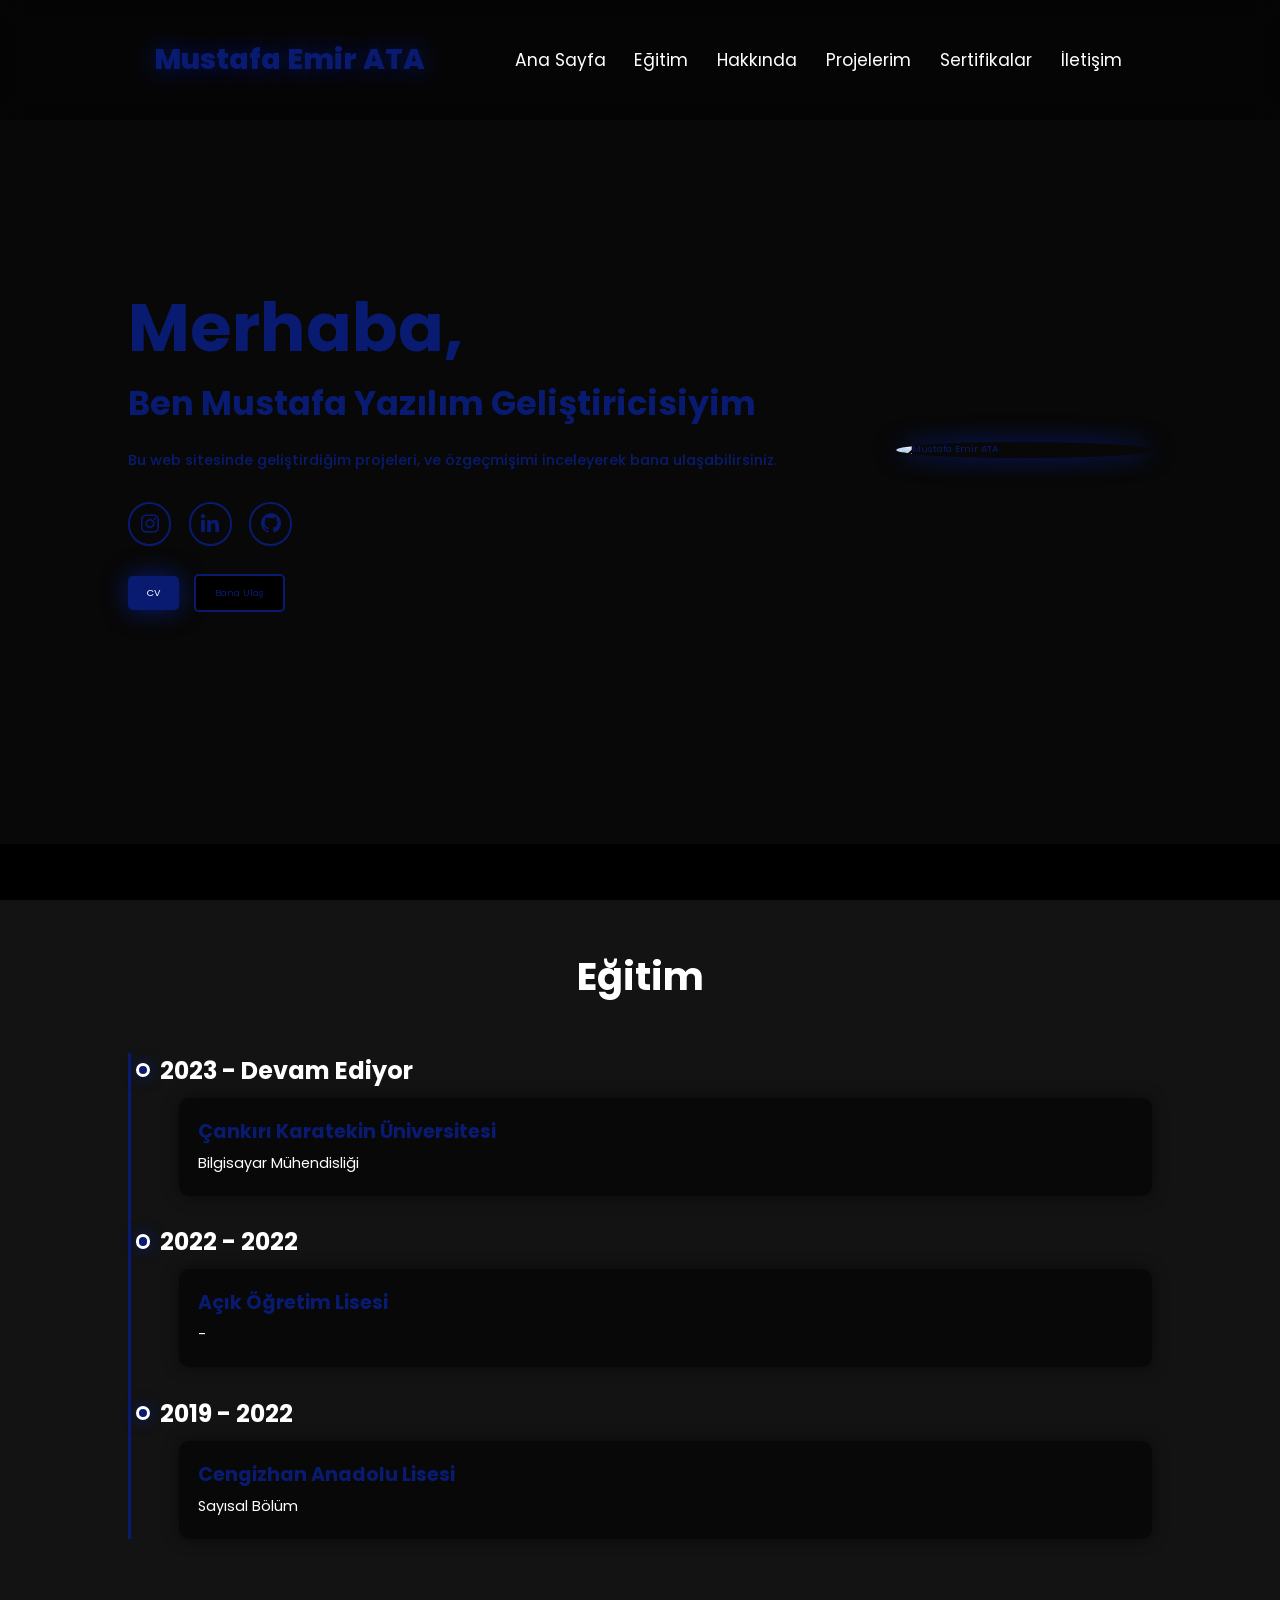
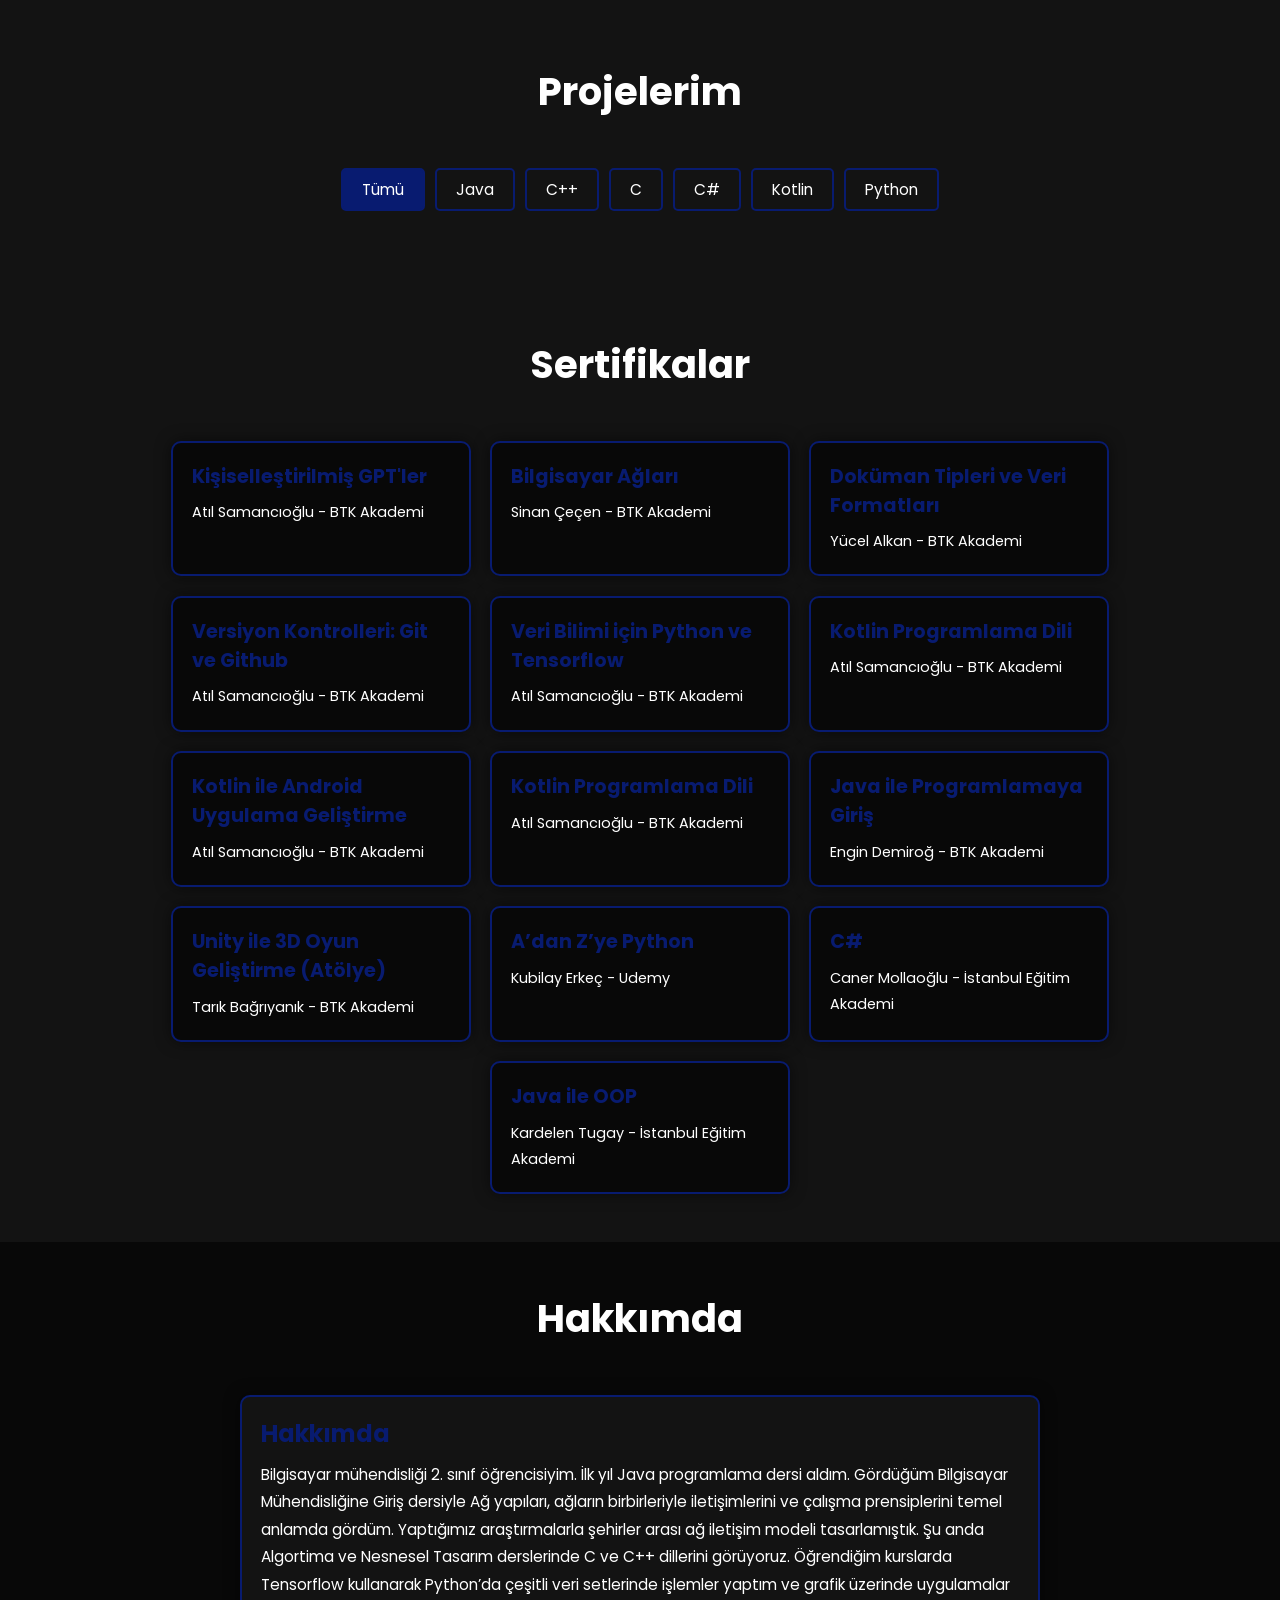
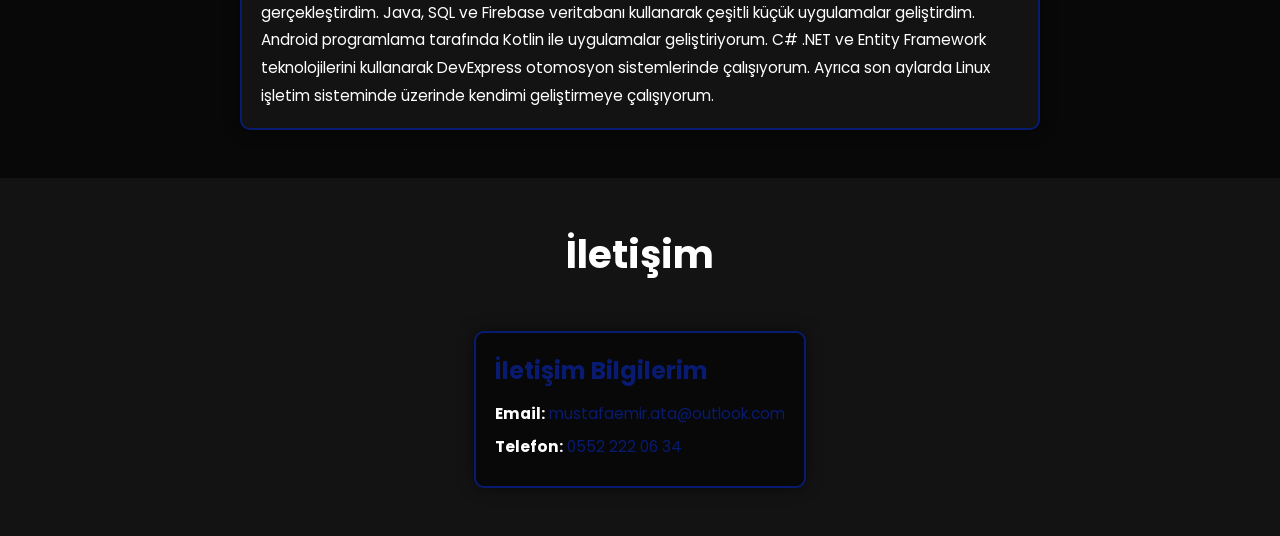
==== Web/index.html @ 18ede550 "Add files via upload" ====
<!DOCTYPE html>
<html lang="tr">

<head>
    <meta charset="UTF-8">
    <meta name="viewport" content="width=device-width, initial-scale=1.0">
    <title>Mustafa Emir ATA</title>
    <link rel="shortcut icon" href="code.png" type="image/x-icon" />
<link rel="icon" type="image/png" href="code.png">

    <link rel="stylesheet" href="style.css">
    <link href='https://unpkg.com/boxicons@2.1.4/css/boxicons.min.css' rel='stylesheet'>
    <!-- Feather Icons -->
    <script src="https://unpkg.com/feather-icons"></script>
</head>

<body>
    <!-- Header START -->
    <header class="header">
        <a href="#home" class="logo"><span>Mustafa Emir ATA</span></a>

        <i class='bx bx-menu' id="menu-icon"></i>
        <nav class="navbar">
            <a href="#home" class="active">Ana Sayfa</a>
            <a href="#education">Eğitim</a>
            <a href="#about">Hakkında</a>
            <a href="#projects">Projelerim</a>
            <a href="#certifications">Sertifikalar</a>
            <a href="#contact">İletişim</a>
        </nav>
    </header>
    <!-- Header FINISH -->

    <!-- Home Section START -->
    <section class="home" id="home">
        <div class="home-content">
            <h1>Merhaba,</h1>
            <h3 class="text-animation">Ben Mustafa <span class="typing">Yazılım Geliştiricisiyim</span></h3>
            <p>
                Bu web sitesinde geliştirdiğim projeleri, ve özgeçmişimi inceleyerek bana ulaşabilirsiniz. 
            </p>

            <div class="social-icons">
                <a href="https://www.instagram.com/mustafaemirata/" target="_blank"> <i class='bx bxl-instagram'></i></a>
                <a href="https://www.linkedin.com/in/mustafa-emir-ata-b956aa28b/" target="_blank"> <i class='bx bxl-linkedin'></i></a>
                <a href="https://github.com/mustafaemirata" target="_blank"> <i class='bx bxl-github'></i></a>
            </div>

            <div class="btn-group">
                <a href="#" class="btn">CV</a>
                <a href="#contact" class="btn">Bana Ulaş</a>
            </div>
        </div>

        <div class="home-img">
            <img src="fotom.jpeg" alt="Mustafa Emir ATA">
        </div>
    </section>
    <!-- Home Section FINISH -->

    <!-- Education Section START -->
    <section class="education" id="education">
        <h2 class="heading">Eğitim</h2>
        <div class="timeline-items">
            <div class="timeline-item">
                <div class="timeline-dot"></div>
                <div class="timeline-date">2023 - Devam Ediyor</div>
                <div class="timeline-content">
                    <h3>Çankırı Karatekin Üniversitesi</h3>
                    <p>Bilgisayar Mühendisliği</p>
                </div>
            </div>

            <div class="timeline-item">
                <div class="timeline-dot"></div>
                <div class="timeline-date">2022 - 2022</div>
                <div class="timeline-content">
                    <h3>Açık Öğretim Lisesi</h3>
                    <p> - </p>
                </div>
            </div>

            <div class="timeline-item">
                <div class="timeline-dot"></div>
                <div class="timeline-date">2019 - 2022</div>
                <div class="timeline-content">
                    <h3>Cengizhan Anadolu Lisesi</h3>
                    <p>Sayısal Bölüm</p>
                </div>
            </div>
        </div>
    </section>
    <!-- Education Section FINISH -->

    <!-- Projects Section START -->
   <section class="projects" id="projects">
        <h2 class="heading">Projelerim</h2>

        <!-- Kategori Seçim Çubuğu -->
        <div class="category-buttons">
            <button class="category-button active" data-category="all">Tümü</button>
			 <button class="category-button" data-category="java">Java</button>
            <button class="category-button" data-category="cpp">C++</button>
            <button class="category-button" data-category="c">C</button>

            <button class="category-button" data-category="csharp">C#</button>
            <button class="category-button" data-category="kotlin">Kotlin</button>
            <button class="category-button" data-category="python">Python</button>
			
        </div>

        <!-- Projeler -->

			
			
			
        <div class="projects-container">
        <div class="project-card" data-category="kotlin">
            <h3 class="project-title">Register System</h3>
            <p class="project-description">Kotlin ile geliştirilmiş şık UI düzenine sahip kayıt olma ekran tasarımı.</p>
            <a href="https://github.com/mustafaemirata/Register-System-Kotlin-" class="github-link" target="_blank">
                <i data-feather="github"></i> GitHub
            </a>
        </div>

        <div class="project-card" data-category="kotlin">
            <h3 class="project-title">Borsa Simülatörü (Yayınlandı)</h3>
            <p class="project-description">Kullanıcıların şirket yönetip kaynaklarını geliştirerek rekabet ettiği online oyun. Kullanılan Dil: Kotlin</p>
            <a href="https://play.google.com/store/apps/details?id=com.mustafaemirata.personelkaydet&hl=tr" class="github-link" target="_blank">
                <i data-feather="github"></i> GitHub
            </a>
        </div>

        <div class="project-card" data-category="kotlin">
            <h3 class="project-title">Hotel World (Geliştiriliyor)</h3>
            <p class="project-description">Blockchain teknolojisi kullanılarak yönetilen otelde müşteri memnuniyetine göre elde edilen coinleri paraya dönüştürerek borsaya aktarın! Çok yakında test sürümüne açılacak. Kullanılan Dil: Kotlin</p>
            <a href="#" class="github-link" target="_blank">
                <i data-feather="github"></i> GitHub
            </a>
        </div>

        <div class="project-card" data-category="kotlin">
            <h3 class="project-title">Kelime Bankası</h3>
            <p class="project-description">Translate API hizmetlerini kullanarak Türkçe kelimenin İngilizce karşılığını gösteren uygulama.</p>
            <a href="https://github.com/mustafaemirata/Kelime-Bankasi" class="github-link" target="_blank">
                <i data-feather="github"></i> GitHub
            </a>
        </div>
    </div>
			
			
			
			   <div class="projects-container">
            <div class="project-card" data-category="cpp">
                <h3 class="project-title">Algoritma ve Örnekler</h3>
                <p class="project-description">Okul döneminde çalışırken sakladığım örnek kodlar.</p>
                <a href="https://github.com/mustafaemirata/Cpp-Kodlar" class="github-link" target="_blank">
                    <i data-feather="github"></i> GitHub
                </a>
            </div>

         

            <div class="project-card" data-category="cpp">
                <h3 class="project-title">Çalışma Projeleri</h3>
                <p class="project-description">C++ öğrenme sürecinde yaptığım çalışmalar.</p>
                <a href="https://github.com/mustafaemirata/Cpp-Kodlar" class="github-link" target="_blank">
                    <i data-feather="github"></i> GitHub
                </a>
            </div>

            <div class="project-card" data-category="cpp">
                <h3 class="project-title">Otobüs Bilet Sistemi</h3>
                <p class="project-description">Güzergah tanımlama, bilet alma ve koltuk seçme işlemleri içeren üniversite projesi.</p>
                <a href="https://github.com/mustafaemirata/Otobus" class="github-link" target="_blank">
                    <i data-feather="github"></i> GitHub
                </a>
            </div>

            <div class="project-card" data-category="cpp">
                <h3 class="project-title">Borsa Simülatörü</h3>
                <p class="project-description">OOP mantığıyla döviz, kripto ve hisse alım-satım sistemi.</p>
                <a href="https://github.com/mustafaemirata/Borsa-Simulasyonu" class="github-link" target="_blank">
                    <i data-feather="github"></i> GitHub
                </a>
            </div>

            <div class="project-card" data-category="java">
                <h3 class="project-title">Restaurant Otomasyon Sistemi</h3>
                <p class="project-description">MySQL veri tabanına bağlı, kullanıcıların çeşitli işlemler gerçekleştirebildiği sistem.</p>
                <a href="https://github.com/mustafaemirata/Restaurant-System" class="github-link" target="_blank">
                    <i data-feather="github"></i> GitHub
                </a>
            </div>

            <div class="project-card" data-category="java">
                <h3 class="project-title">Öğrenci Bilgi Sistemi</h3>
                <p class="project-description">Grafik programlama ile dershane otomasyon sistemi.</p>
                <a href="https://github.com/mustafaemirata/Students-Information-System" class="github-link" target="_blank">
                    <i data-feather="github"></i> GitHub
                </a>
            </div>

            <div class="project-card" data-category="java">
                <h3 class="project-title">Telefon Rehberi Sistemi</h3>
                <p class="project-description">İsim, telefon numarası ve fotoğraf kayıt sistemi.</p>
                <a href="https://github.com/mustafaemirata/Telephone-Directory" class="github-link" target="_blank">
                    <i data-feather="github"></i> GitHub
                </a>
            </div>

            <div class="project-card" data-category="csharp">
                <h3 class="project-title">Havaalanı Otomasyon Sistemi (Geliştiriliyor)</h3>
                <p class="project-description">Pilot, uçak ve personel bilgisi yönetimi içeren otomasyon sistemi.</p>
                <a href="#" class="github-link" target="_blank">
                    <i data-feather="github"></i> GitHub
                </a>
            </div>

            <div class="project-card" data-category="csharp">
                <h3 class="project-title">Sinema Otomasyon Projesi</h3>
                <p class="project-description">Film, oyuncu ve yönetmen detayları ekleme sistemi.</p>
                <a href="https://github.com/mustafaemirata/SinemasyonProjesi" class="github-link" target="_blank">
                    <i data-feather="github"></i> GitHub
                </a>
            </div>

            <div class="project-card" data-category="csharp">
                <h3 class="project-title">ChatApp</h3>
                <p class="project-description">Kullanıcılar arasında mesajlaşma uygulaması.</p>
                <a href="https://github.com/mustafaemirata/ChatApp/tree/main" class="github-link" target="_blank">
                    <i data-feather="github"></i> GitHub
                </a>
            </div>

            <div class="project-card" data-category="csharp">
                <h3 class="project-title">Akaryakıt Sistemi</h3>
                <p class="project-description">Müşteri ve istasyon sahibi için akaryakıt yönetim sistemi.</p>
                <a href="https://github.com/mustafaemirata/Akaryakit-Istasyonu" class="github-link" target="_blank">
                    <i data-feather="github"></i> GitHub
                </a>
            </div>

            <div class="project-card" data-category="csharp">
                <h3 class="project-title">Fotoğraflı Mail Telefon Kayıt Sistemi</h3>
                <p class="project-description">Kullanıcı bilgilerini fotoğraf ile birlikte kayıt eden sistem.</p>
                <a href="https://github.com/mustafaemirata/MailRehberKay-t" class="github-link" target="_blank">
                    <i data-feather="github"></i> GitHub
                </a>
            </div>

            <div class="project-card" data-category="csharp">
                <h3 class="project-title">Şifreleme Sistemi</h3>
                <p class="project-description">Kullanıcı verilerini şifreleyerek SQL veri tabanına kaydeden sistem.</p>
                <a href="https://github.com/mustafaemirata/VeriSifreleme" class="github-link" target="_blank">
                    <i data-feather="github"></i> GitHub
                </a>
            </div>

            <div class="project-card" data-category="csharp">
                <h3 class="project-title">Resmin Üstüne Yazı Yazma</h3>
                <p class="project-description">Yüklenen resmin üzerine istenen yazıyı ekleyen program.</p>
                <a href="https://github.com/mustafaemirata/CSharp-Dosyalama-Islemleri" class="github-link" target="_blank">
                    <i data-feather="github"></i> GitHub
                </a>
            </div>

				
				 
				
				 
				 	 <div class="projects-container">
            <div class="project-card" data-category="java">
                <h3 class="project-title">Çalışma Kodları</h3>
                <p class="project-description"> Lisans 1.sınıfta çalışırken yazdığım küçük çalışmaların olduğu toplu github reposu.</p>
                <a href="https://github.com/mustafaemirata/My-Java-Projects" class="github-link" target="_blank">
                    <i data-feather="github"></i> GitHub
                </a>
            </div> 
						 
						 	 	 <div class="projects-container">
            <div class="project-card" data-category="java">
                <h3 class="project-title">Veri Tabanlı Telefon Rehberi (GUI)</h3>
                <p class="project-description"> Telefon rehberine kullanıcı isim soy isim ve telefon bilgisiyle resmini kaydedip saklayarak tablolama işlemi yapan program.</p>
                <a href="https://github.com/mustafaemirata/Telephone-Directory" class="github-link" target="_blank">
                    <i data-feather="github"></i> GitHub
                </a>
            </div> 
									 
			 <div class="projects-container">
            <div class="project-card" data-category="c">
                <h3 class="project-title">Hava Savunma Sistemi</h3>
                <p class="project-description"> İçerisine yığın, kuyruk ve linkedlist kullanarak 3 farklı türde kullanılan hava savunma sistem kaydı oluşturmaya yarayan algoritma.</p>
                <a href="https://github.com/mustafaemirata/HavaSavunmaKayit" class="github-link" target="_blank">
                    <i data-feather="github"></i> GitHub
                </a>
            </div> 
				 
				  <div class="projects-container">
            <div class="project-card" data-category="c">
                <h3 class="project-title">C Diliyle Yazılmış Alfgoritmalar</h3>
                <p class="project-description"> İçerisinde sıralama/arama algoritmaları (binary searc, bubble sort, quick sort), aritmetik dizi işlemi, hanoi kuleleri, bağlı liste, stack ve linkedlist algoritmalarının olduğu repo.</p>
                <a href="https://github.com/mustafaemirata/Algoritma-Ornekleri" class="github-link" target="_blank">
                    <i data-feather="github"></i> GitHub
                </a>
            </div> 
				 
				 
				 
				 
				 
				
        </div>
    </section>
    <!-- Projects Section FINISH -->

    <!-- Certifications Section START -->
    <section class="certifications" id="certifications">
        <h2 class="heading">Sertifikalar</h2>
        <div class="certifications-container">
			  <div class="certification-card">
                <h3>Kişiselleştirilmiş GPT'ler</h3>
                <p>Atıl Samancıoğlu - BTK Akademi</p>
            </div>
            <div class="certification-card">
                <h3>Bilgisayar Ağları</h3>
                <p>Sinan Çeçen - BTK Akademi</p>
            </div>
            <div class="certification-card">
                <h3>Doküman Tipleri ve Veri Formatları</h3>
                <p>Yücel Alkan - BTK Akademi</p>
            </div>
            <div class="certification-card">
                <h3>Versiyon Kontrolleri: Git ve Github</h3>
                <p>Atıl Samancıoğlu - BTK Akademi</p>
            </div>
            <div class="certification-card">
                <h3>Veri Bilimi için Python ve Tensorflow</h3>
                <p>Atıl Samancıoğlu - BTK Akademi</p>
            </div>
            <div class="certification-card">
                <h3>Kotlin Programlama Dili</h3>
                <p>Atıl Samancıoğlu - BTK Akademi</p>
            </div>
            <div class="certification-card">
                <h3>Kotlin ile Android Uygulama Geliştirme</h3>
                <p>Atıl Samancıoğlu - BTK Akademi</p>
            </div>
            <div class="certification-card">
                <h3>Kotlin Programlama Dili</h3>
                <p>Atıl Samancıoğlu - BTK Akademi</p>
            </div>
            <div class="certification-card">
                <h3>Java ile Programlamaya Giriş</h3>
                <p>Engin Demiroğ - BTK Akademi</p>
            </div>
            <div class="certification-card">
                <h3>Unity ile 3D Oyun Geliştirme (Atölye)</h3>
                <p>Tarık Bağrıyanık - BTK Akademi</p>
            </div>
            <div class="certification-card">
                <h3>A’dan Z’ye Python</h3>
                <p>Kubilay Erkeç - Udemy</p>
            </div>
            <div class="certification-card">
                <h3>C#</h3>
                <p>Caner Mollaoğlu - İstanbul Eğitim Akademi</p>
            </div>
            <div class="certification-card">
                <h3>Java ile OOP</h3>
                <p>Kardelen Tugay - İstanbul Eğitim Akademi</p>
            </div>
        </div>
    </section>
    <!-- Certifications Section FINISH -->

    <!-- About Section START -->
    <section class="about" id="about">
        <h2 class="heading">Hakkımda</h2>
        <div class="about-container">
            <div class="about-card">
                <h3>Hakkımda</h3>
                <p>
                    Bilgisayar mühendisliği 2. sınıf öğrencisiyim. İlk yıl Java programlama dersi aldım.
Gördüğüm Bilgisayar Mühendisliğine Giriş dersiyle Ağ yapıları, ağların birbirleriyle
iletişimlerini ve çalışma prensiplerini temel anlamda gördüm. Yaptığımız
araştırmalarla şehirler arası ağ iletişim modeli tasarlamıştık. Şu anda Algortima ve
Nesnesel Tasarım derslerinde C ve C++ dillerini görüyoruz.
Öğrendiğim kurslarda Tensorflow kullanarak Python’da çeşitli veri setlerinde
işlemler yaptım ve grafik üzerinde uygulamalar gerçekleştirdim. Java, SQL ve
Firebase veritabanı kullanarak çeşitli küçük uygulamalar geliştirdim. Android
programlama tarafında Kotlin ile uygulamalar geliştiriyorum. C# .NET ve Entity
Framework teknolojilerini kullanarak DevExpress otomosyon sistemlerinde
çalışıyorum. Ayrıca son aylarda Linux işletim sisteminde üzerinde kendimi
geliştirmeye çalışıyorum.
                </p>
            </div>
        </div>
    </section>
    <!-- About Section FINISH -->

    <!-- Contact Section START -->
    <section class="contact" id="contact">
        <h2 class="heading">İletişim</h2>
        <div class="contact-container">
            <div class="contact-card">
                <h3>İletişim Bilgilerim</h3>
                <p><strong>Email:</strong> <a href="mailto:mustafaemir.ata@outlook.com">mustafaemir.ata@outlook.com</a></p>
                <p><strong>Telefon:</strong> <a href="tel:+905522220634">0552 222 06 34</a></p>
            </div>
        </div>
    </section>
    <!-- Contact Section FINISH -->

<!-- Footer START -->
<footer>
    <div class="footer-content">
        <span class="copyright">© 2025 Mustafa Emir ATA</span>
        <div class="social-links">
            <a href="https://github.com/mustafaemirata" class="social-link" target="_blank">
                <i data-feather="github"></i>
            </a>
            <a href="https://linkedin.com/in/mustafaemirata" class="social-link" target="_blank">
                <i data-feather="linkedin"></i>
            </a>
        </div>
    </div>
</footer>
<!-- Footer FINISH -->


    <!-- Scripts -->
    <script>
        feather.replace(); // Feather Icons'u etkinleştir

        // Mobil Menü İşlevi
        const menuIcon = document.getElementById('menu-icon');
        const navbar = document.querySelector('.navbar');

        menuIcon.addEventListener('click', () => {
            navbar.classList.toggle('active');
            menuIcon.classList.toggle('bx-x');
        });

        // Kategori butonları için JavaScript
        const categoryButtons = document.querySelectorAll('.category-button');
        const projectCards = document.querySelectorAll('.project-card');

        // Sayfa yüklendiğinde tüm projeleri göster ve "Tümü" butonunu aktif yap
        window.addEventListener('DOMContentLoaded', () => {
            categoryButtons.forEach(button => {
                if (button.getAttribute('data-category') === 'all') {
                    button.classList.add('active');
                } else {
                    button.classList.remove('active');
                }
            });
            projectCards.forEach(card => {
                card.classList.add('visible');
            });
        });

        categoryButtons.forEach(button => {
            button.addEventListener('click', () => {
                // Tüm butonlardan active sınıfını kaldır
                categoryButtons.forEach(btn => btn.classList.remove('active'));
                button.classList.add('active');

                // Kategori seçimi
                const selectedCategory = button.getAttribute('data-category');

                // Tüm proje kartlarını gizle
                projectCards.forEach(card => {
                    card.classList.remove('visible');
                });

                // Eğer "Tümü" seçildiyse tüm projeleri göster
                if (selectedCategory === 'all') {
                    projectCards.forEach(card => {
                        card.classList.add('visible');
                    });
                } else {
                    // Seçilen kategorinin projelerini göster
                    projectCards.forEach(card => {
                        if (card.getAttribute('data-category') === selectedCategory) {
                            card.classList.add('visible');
                        }
                    });
                }
            });
        });
    </script>
</body>

</html>
---- Web/style.css ----
@import url('https://fonts.googleapis.com/css2?family=Poppins:ital,wght@0,100;0,200;0,300;0,400;0,500;0,600;0,700;0,800;0,900;1,100;1,200;1,300;1,400;1,500;1,600;1,700;1,800;1,900&display=swap');

* {
    margin: 0;
    padding: 0;
    box-sizing: border-box;
    text-decoration: none;
    border: none;
    outline: none;
    scroll-behavior: smooth;
    font-family: "Poppins", sans-serif;
}

:root {
    --bg-color: #080808;
    --second-bg-color: #131313;
    --text-color: #fff;
    --main-color: #081b70;
}

html {
    font-size: 60%;
    overflow-x: hidden;
}

body {
    background-color: var(--bg-color);
    color: var(--text-color);
}

span {
    color: var(--main-color);
}

section {
    color: var(--main-color);
}

/* RESET CSS END*/

/* HEADER START*/
.header {
    position: fixed;
    top: 0;
    left: 0;
    width: 100%;
    padding: 4rem 12%;
    background-color: rgba(0, 0, 0, 0.3);
    -webkit-backdrop-filter: blur(10px);
    backdrop-filter: blur(10px);
    display: flex;
    justify-content: space-between;
    align-items: center;
    z-index: 5;
}

.logo {
    font-size: 3rem;
    color: var(--text-color);
    font-weight: 800;
    cursor: pointer;
    transition: 0.3s ease-in-out;
}

.logo:hover {
    transform: scale(1.1);
}

.logo span {
    text-shadow: 0 0 25px var(--main-color);
}

.navbar {
    display: flex;
    justify-content: center;
    gap: 2rem;
    /* Navbar elemanları arasındaki mesafe */
}

.navbar a {
    color: var(--text-color);
    text-decoration: none;
    font-size: 1.8rem;
    padding: 0.5rem;
    transition: color 0.3s, border-bottom 0.3s;
    /* Geçiş animasyonu */
}

.navbar a:hover,
.navbar a:active {
    color: var(--main-color);
    border-bottom: 3px solid var(--main-color);
}

#menu-icon {
    font-size: 3.6rem;
    color: var(--main-color);
    display: none;
}

/* Mobil için düzenleme */
@media (max-width: 768px) {
    .header {
        padding: 2rem 8%;
        /* Padding'i düşürdüm */
    }

    .logo {
        font-size: 2rem;
        /* Logo boyutunu küçülttüm */
    }

    .navbar a {
        font-size: 1.5rem;
        /* Navbar elemanlarının yazı boyutunu küçülttüm */
    }

    #menu-icon {
        font-size: 2.5rem;
        /* Menü ikonunun boyutunu küçülttüm */
        display: block;
        /* Mobilde görünür yapıldı */
    }
}

/* HEADER END*/

/* HOME START*/
.home {
    display: flex;
    justify-content: space-between;
    align-items: center;
    min-height: 100vh;
    padding: 0 10%;
    text-align: left;
    flex-wrap: nowrap;
    gap: 5rem;
    /* Yazı ile görsel arasındaki mesafeyi arttırdım */
}

.home-content {
    display: flex;
    flex-direction: column;
    align-items: flex-start;
    justify-content: center;
    text-align: left;
    margin-top: 0;
}

.home-content h1 {
    font-size: 7rem;
    font-weight: 700;
    margin-top: 0;
    line-height: 1.2;
}

.home-content h3 {
    margin-bottom: 2rem;
    margin-top: 1rem;
    font-size: 3.5rem;
}

.home-img {
    display: flex;
    justify-content: flex-end;
    align-items: center;
    flex-shrink: 0;
}

.home-img img {
    width: 20vw;
    /* Görsel genişliğini küçülttüm */
    max-width: 300px;
    /* Maksimum genişlik ekledim */
    position: relative;
    top: 0;
    border-radius: 50%;
    box-shadow: 0 0 25px var(--main-color);
    cursor: pointer;
    transition: 0.4s ease-in-out;
}

.home-content p {
    font-size: 1.5rem;
    font-weight: 500;
    line-height: 1.8;
    max-width: 1000px;
}

.social-icons a {
    display: inline-flex;
    justify-content: center;
    align-items: center;
    width: 4.5rem;
    height: 4.5rem;
    background-color: transparent;
    border: 2px solid var(--main-color);
    font-size: 2.5rem;
    border-radius: 50%;
    color: var(--main-color);
    margin: 3rem 1.5rem 3rem 0;
    transition: 300ms ease-in-out;
}

.social-icons a:hover {
    color: var(--text-color);
    box-shadow: 0 0 25px var(--main-color);
    background-color: var(--main-color);
}

.btn {
    display: inline-block;
    padding: 1rem 2rem;
    background-color: var(--main-color);
    box-shadow: 0 0 25px var(--main-color);
    color: var(--text-color);
    text-align: center;
    border-radius: 0.5rem;
    cursor: pointer;
    transition: transform 0.3s ease, box-shadow 0.3s ease;
}

.btn:hover {
    transform: scale(1.05);
    box-shadow: 0 0 50px var(--main-color);
}

.btn-group {
    display: flex;
    align-items: center;
    gap: 1.5rem;
}

.btn-group a:nth-of-type(2) {
    background-color: black;
    color: var(--main-color);
    border: 2px solid var(--main-color);
    box-shadow: 0 0 25px transparent;
    text-align: center;
    padding: 1rem 2rem;
    border-radius: 0.5rem;
    cursor: pointer;
    transition: transform 0.3s ease, box-shadow 0.3s ease;
}

.btn-group a:nth-of-type(2):hover {
    transform: scale(1.05);
    box-shadow: 0 0 50px var(--main-color);
}

/* HOME END*/

/* Education Section */
.education {
    background-color: var(--second-bg-color);
    padding: 5rem 10%;
}

.education .heading {
    font-size: 4rem;
    text-align: center;
    margin-bottom: 5rem;
    color: var(--text-color);
}

.timeline-items {
    position: relative;
    margin: 0 auto;
    border-left: 3px solid var(--main-color);
    padding: 0 0 0 3rem;
}

.timeline-item {
    margin-bottom: 3rem;
    position: relative;
}

.timeline-dot {
    position: absolute;
    top: 10px;
    left: -2.5rem;
    width: 1.5rem;
    height: 1.5rem;
    background-color: var(--main-color);
    border: 3px solid var(--text-color);
    border-radius: 50%;
    box-shadow: 0 0 15px var(--main-color);
}

.timeline-date {
    font-size: 2.5rem;
    font-weight: bold;
    color: var(--text-color);
    margin-bottom: 1rem;
}

.timeline-content {
    background-color: var(--bg-color);
    border-radius: 10px;
    padding: 2rem;
    margin-left: 2rem;
    box-shadow: 0 0 15px rgba(0, 0, 0, 0.5);
    position: relative;
}

.timeline-content h3 {
    font-size: 2rem;
    color: var(--main-color);
    margin-bottom: 0.5rem;
}

.timeline-content p {
    font-size: 1.5rem;
    line-height: 1.8;
    color: var(--text-color);
}

/* Projects Section */
.projects {
    background-color: var(--second-bg-color);
    padding: 5rem 10%;
}

.projects .heading {
    font-size: 4rem;
    text-align: center;
    margin-bottom: 5rem;
    color: var(--text-color);
}

.category-buttons {
    display: flex;
    justify-content: center;
    flex-wrap: wrap;
    gap: 1rem;
    margin-bottom: 3rem;
}

.category-button {
    padding: 0.8rem 2rem;
    background-color: transparent;
    border: 2px solid var(--main-color);
    color: var(--text-color);
    cursor: pointer;
    border-radius: 5px;
    font-size: 1.6rem;
    transition: background-color 0.3s, color 0.3s;
}

.category-button:hover,
.category-button.active {
    background-color: var(--main-color);
    color: var(--text-color);
}

.projects-container {
    display: flex;
    flex-wrap: wrap;
    gap: 2rem;
    justify-content: center;
}

.project-card {
    background-color: var(--bg-color);
    border: 2px solid var(--main-color);
    border-radius: 10px;
    padding: 2rem;
    width: 300px;
    height: 250px;
    box-shadow: 0 0 15px rgba(0, 0, 0, 0.5);
    transition: transform 0.3s, box-shadow 0.3s;
    display: none;
    /* Varsayılan olarak gizli */
    position: relative;
    /* GitHub butonunu konumlandırmak için */
}

.project-card.visible {
    display: block;
    /* Görünür */
}

.project-card:hover {
    transform: translateY(-10px);
    box-shadow: 0 0 25px var(--main-color);
}

.project-title {
    font-size: 2rem;
    color: var(--main-color);
    margin-bottom: 1rem;
}

.project-description {
    font-size: 1.5rem;
    color: var(--text-color);
    margin-bottom: 2rem;
    /* GitHub butonuna daha fazla boşluk bıraktım */
}

.github-link {
    display: flex;
    align-items: center;
    justify-content: center;
    /* Butonu ortaladım */
    color: var(--main-color);
    font-size: 1.6rem;
    text-decoration: none;
    transition: color 0.3s;
    position: absolute;
    bottom: 2rem;
    /* Butonu alt kısma taşıdım */
    left: 50%;
    transform: translateX(-50%);
}

.github-link i {
    margin-right: 0.5rem;
}

.github-link:hover {
    color: var(--text-color);
}

/* Certifications Section */
.certifications {
    background-color: var(--second-bg-color);
    padding: 5rem 10%;
}

.certifications .heading {
    font-size: 4rem;
    text-align: center;
    margin-bottom: 5rem;
    color: var(--text-color);
}

.certifications-container {
    display: flex;
    flex-wrap: wrap;
    gap: 2rem;
    justify-content: center;
}

.certification-card {
    background-color: var(--bg-color);
    border: 2px solid var(--main-color);
    border-radius: 10px;
    padding: 2rem;
    width: 300px;
    box-shadow: 0 0 15px rgba(0, 0, 0, 0.5);
    transition: transform 0.3s, box-shadow 0.3s;
}

.certification-card:hover {
    transform: translateY(-10px);
    box-shadow: 0 0 25px var(--main-color);
}

.certification-card h3 {
    font-size: 2rem;
    color: var(--main-color);
    margin-bottom: 1rem;
}

.certification-card p {
    font-size: 1.5rem;
    color: var(--text-color);
    line-height: 1.8;
}

/* About Section */
.about {
    padding: 5rem 10%;
    background-color: var(--bg-color);
}

.about .heading {
    font-size: 4rem;
    text-align: center;
    margin-bottom: 5rem;
    color: var(--text-color);
}

.about-container {
    display: flex;
    justify-content: center;
    align-items: center;
}

.about-card {
    background-color: var(--second-bg-color);
    border: 2px solid var(--main-color);
    border-radius: 10px;
    padding: 2rem;
    max-width: 800px;
    box-shadow: 0 0 15px rgba(0, 0, 0, 0.5);
}

.about-card h3 {
    font-size: 2.5rem;
    color: var(--main-color);
    margin-bottom: 1rem;
}

.about-card p {
    font-size: 1.6rem;
    color: var(--text-color);
    line-height: 1.8;
}

/* Contact Section */
.contact {
    background-color: var(--second-bg-color);
    padding: 5rem 10%;
}

.contact .heading {
    font-size: 4rem;
    text-align: center;
    margin-bottom: 5rem;
    color: var(--text-color);
}

.contact-container {
    display: flex;
    justify-content: center;
    align-items: center;
}

.contact-card {
    background-color: var(--bg-color);
    border: 2px solid var(--main-color);
    border-radius: 10px;
    padding: 2rem;
    max-width: 600px;
    box-shadow: 0 0 15px rgba(0, 0, 0, 0.5);
}

.contact-card h3 {
    font-size: 2.5rem;
    color: var(--main-color);
    margin-bottom: 1.5rem;
}

.contact-card p {
    font-size: 1.6rem;
    color: var(--text-color);
    margin-bottom: 1rem;
}

.contact-card a {
    color: var(--main-color);
    text-decoration: none;
    transition: color 0.3s;
}

.contact-card a:hover {
    color: var(--text-color);
}

/* Footer */
footer {
    position: fixed;
    bottom: 0;
    left: 0;
    right: 0;
    padding: 10px;
    text-align: center;
    background-color: #000000;
    color: white;
}

footer .copyright {
    margin-bottom: 5px;
    font-size: 14px;
}

footer .footer-content {
    margin-bottom: 10px;
}

footer .social-links a {
    color: white;
    text-decoration: none;
    font-size: 18px;
}

footer .social-links a:hover {
    color: #0073b1;
    /* LinkedIn hover efekti */
}

/* .copyright kısmı içinde yer alan "2025 Mustafa Emir Ata" yazısını beyaz yapmak */
footer .copyright {
    color: black;
}


.social-links {
    display: flex;
    gap: 10px;
    /* Sosyal medya bağlantıları arasındaki mesafe */
}

.social-link {
    text-decoration: none;
    color: #fff;
    /* Sosyal medya ikonlarının rengi beyaz olacak */
    font-size: 20px;
    transition: color 0.3s;
}

.social-link:hover {
    color: #0073b1;
    /* LinkedIn renginde örnek bir hover efekti */
}

footer {
    display: flex;
    justify-content: center;
    align-items: center;
    padding: 10px;
    background-color: #000000;
}

.footer-content {
    display: flex;
    align-items: center;
    gap: 20px;
    /* Metin ile sosyal bağlantılar arasındaki mesafe */
    width: auto;
}

.copyright {
    font-size: 14px;
    color: #FFFFFF;
}

.social-links {
    display: flex;
    gap: 10px;
    /* Sosyal medya bağlantıları arasındaki mesafe */
}

.social-link {
    text-decoration: none;
    color: #333;
    font-size: 20px;
    transition: color 0.3s;
}

.social-link:hover {
    color: #0073b1;
    /* LinkedIn renginde örnek bir hover efekti */
}

/* Responsive Styles */
@media (max-width: 768px) {
    .home {
        flex-direction: column;
        text-align: center;
    }

    .home-img {
        margin-top: 2rem;
    }

    .timeline-items {
        padding-left: 1rem;
    }

    .project-card,
    .certification-card {
        width: 100%;
    }

    .about-container,
    .contact-container {
        flex-direction: column;
    }

    .navbar {
        display: none;
        flex-direction: column;
        position: absolute;
        top: 100%;
        left: 0;
        width: 100%;
        background-color: var(--second-bg-color);
        padding: 2rem 0;
    }

    .navbar.active {
        display: flex;
    }

    .navbar a {
        padding: 1rem 2rem;
        font-size: 2rem;
    }

    #menu-icon {
        display: block;
        cursor: pointer;
    }
}
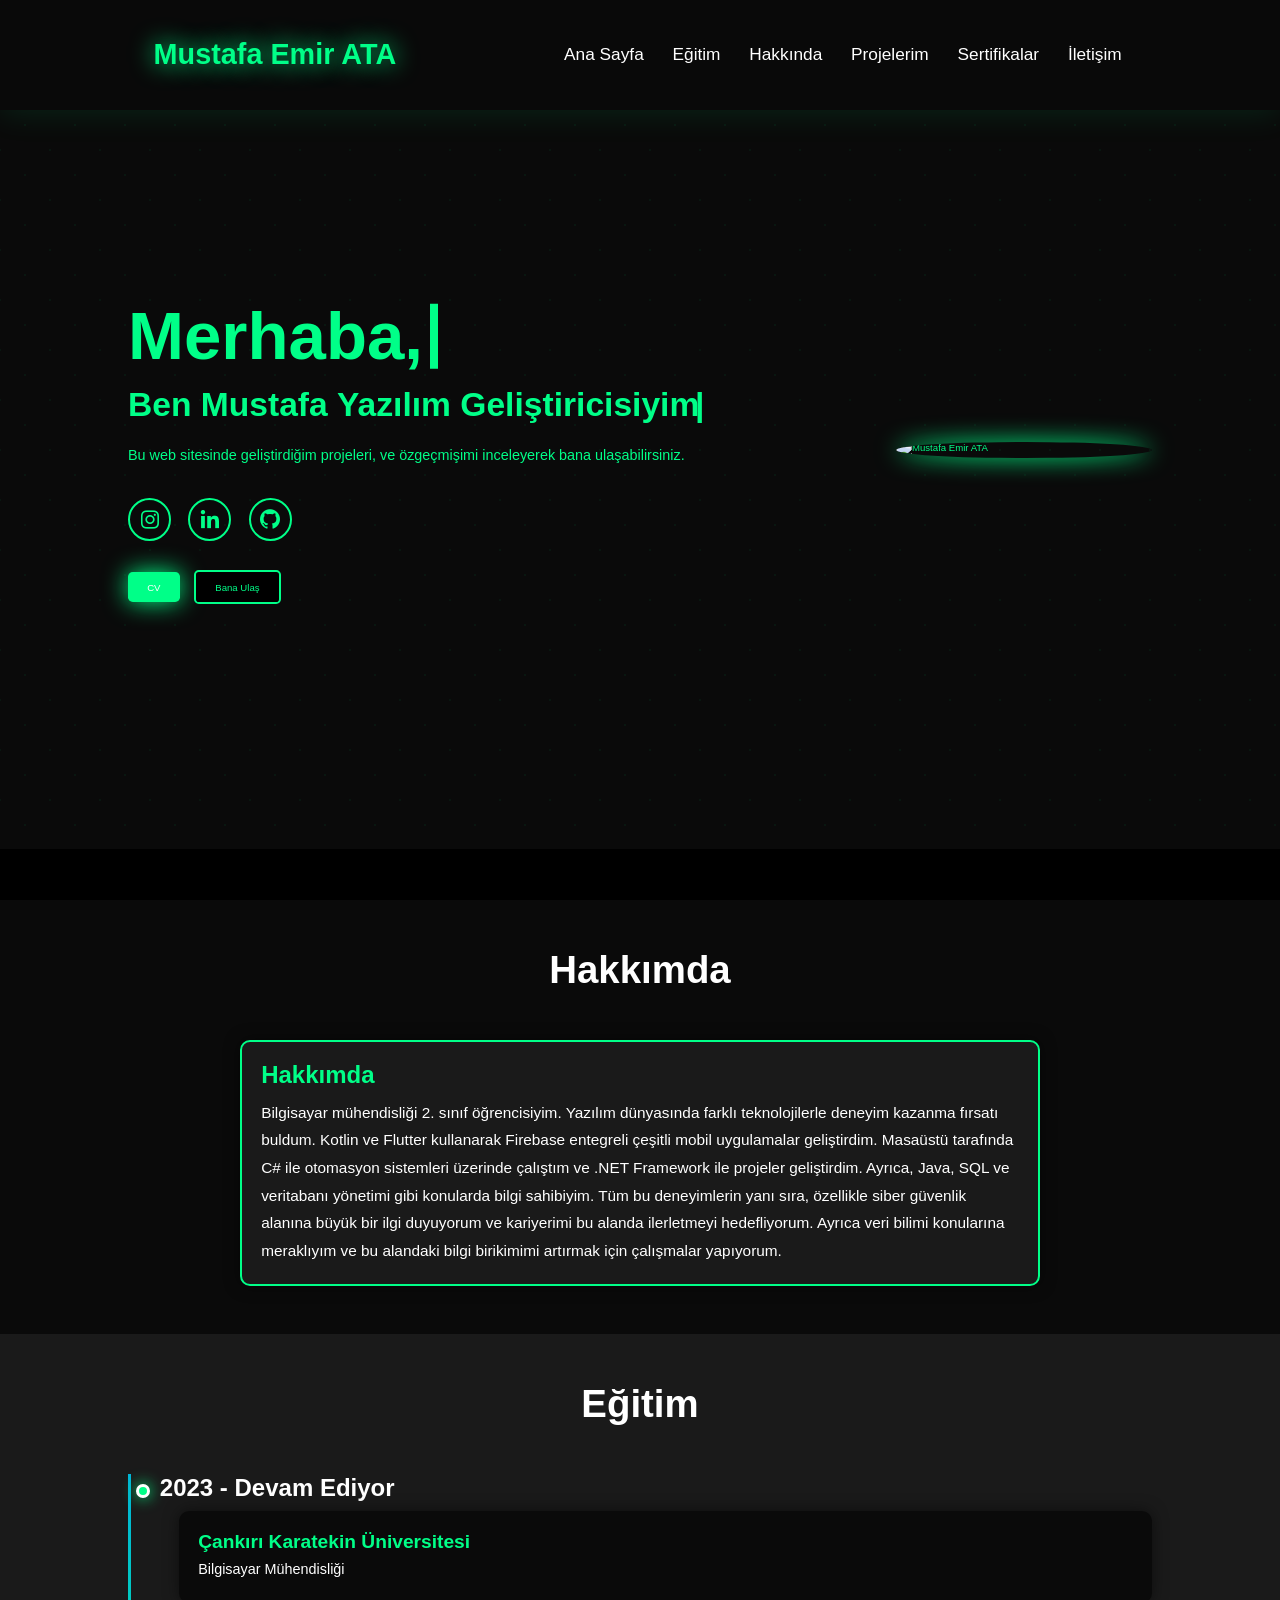
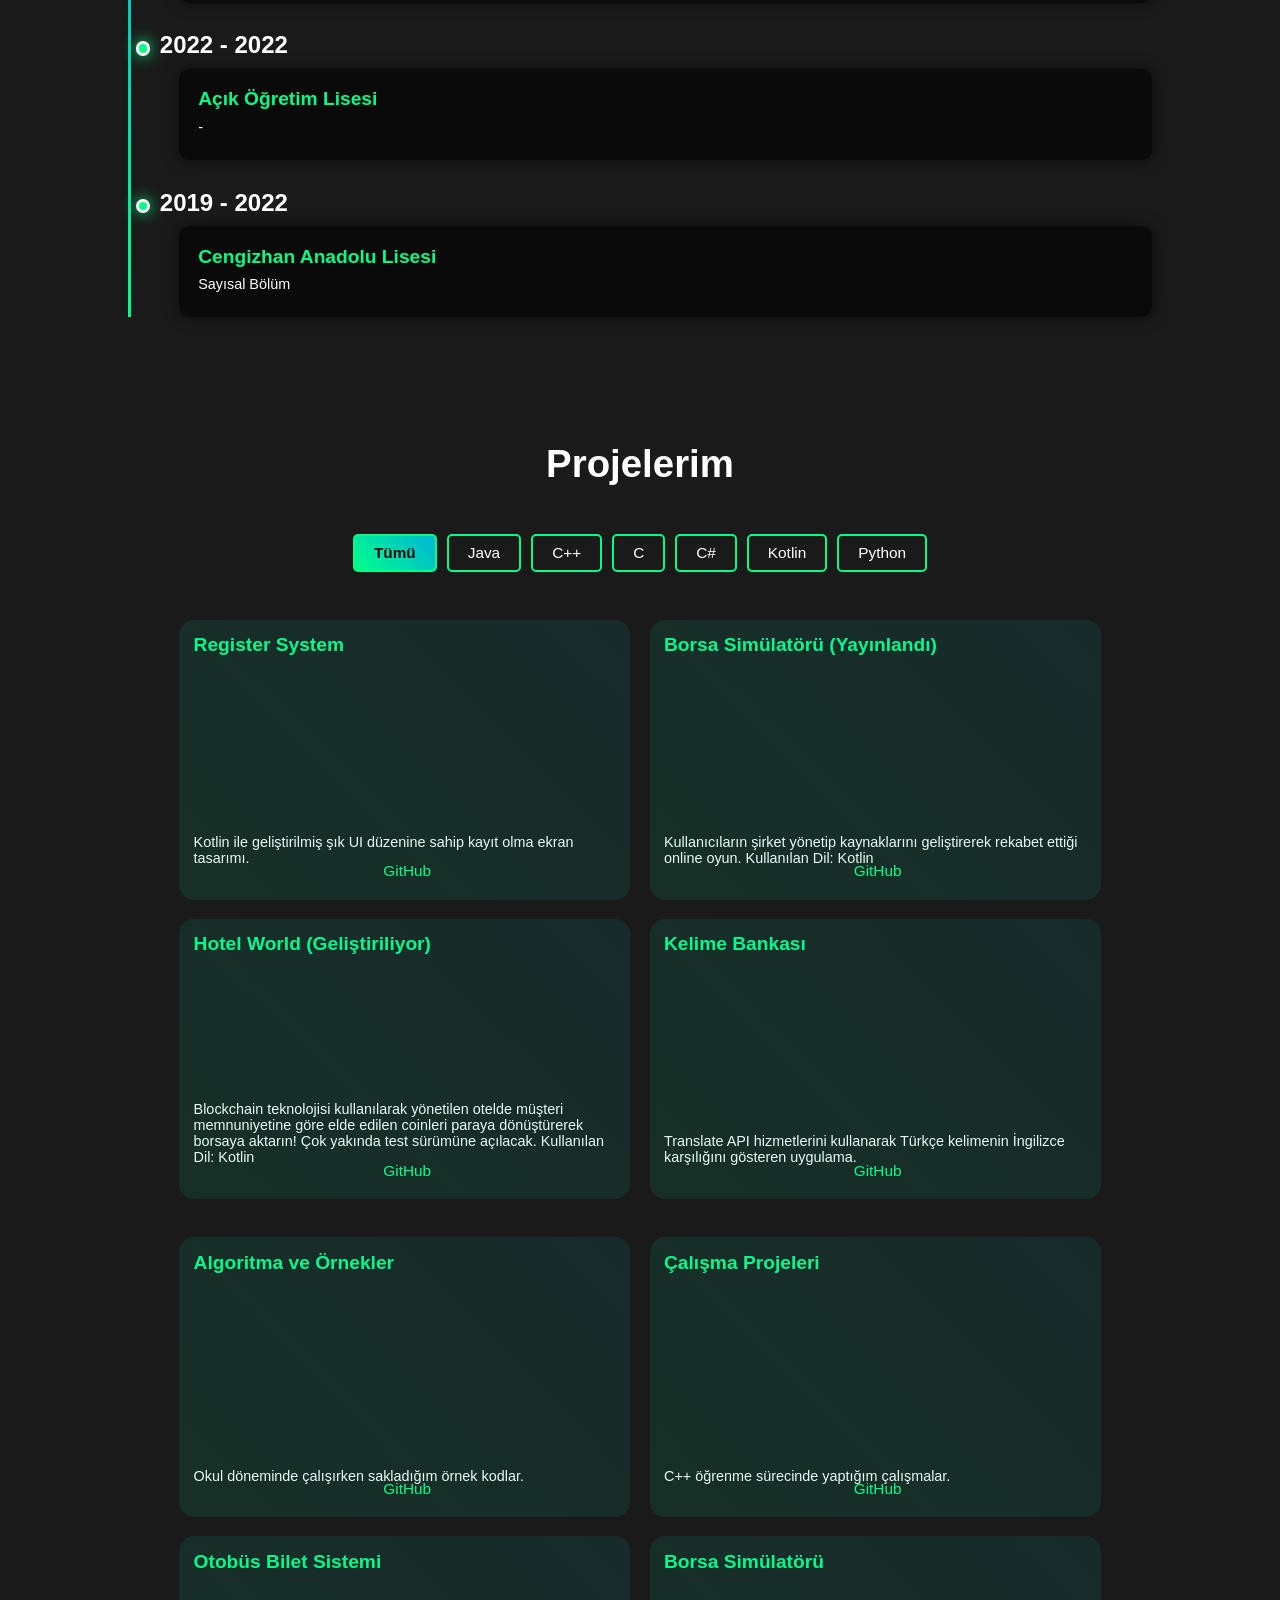
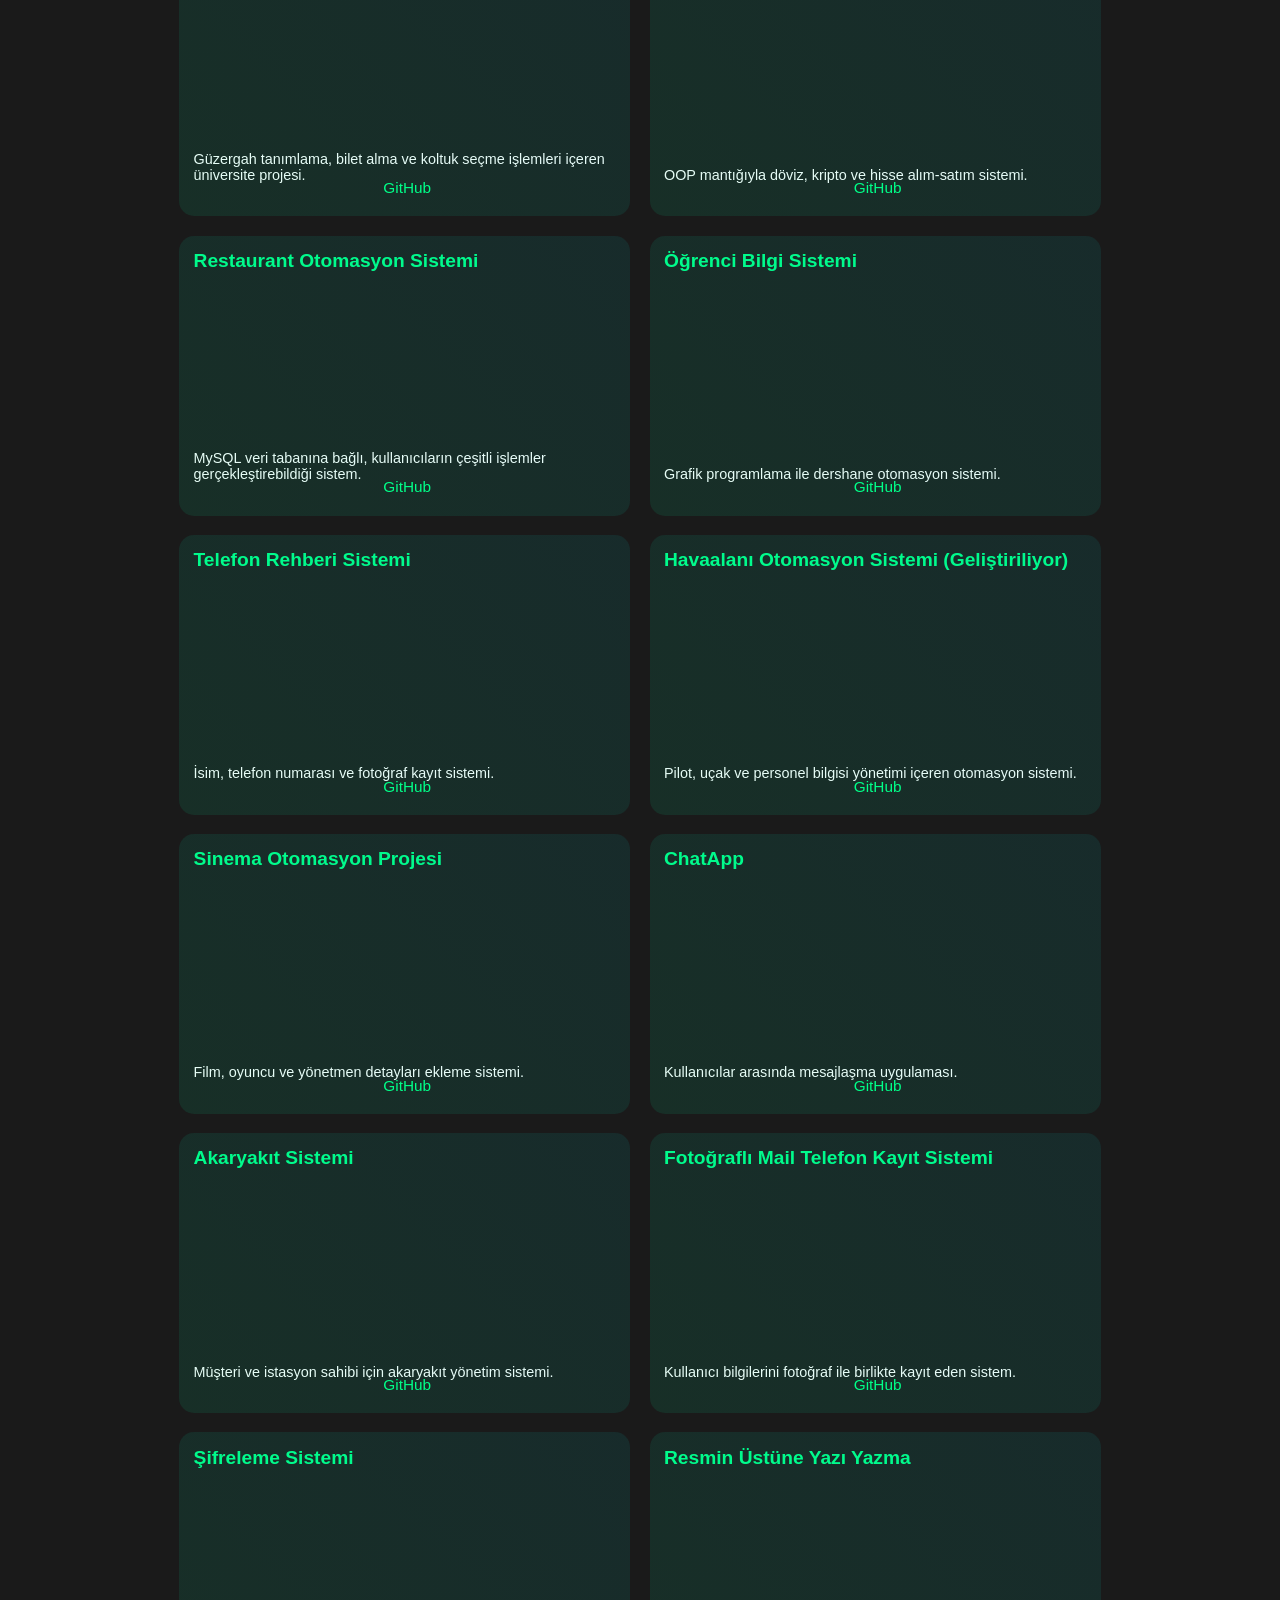
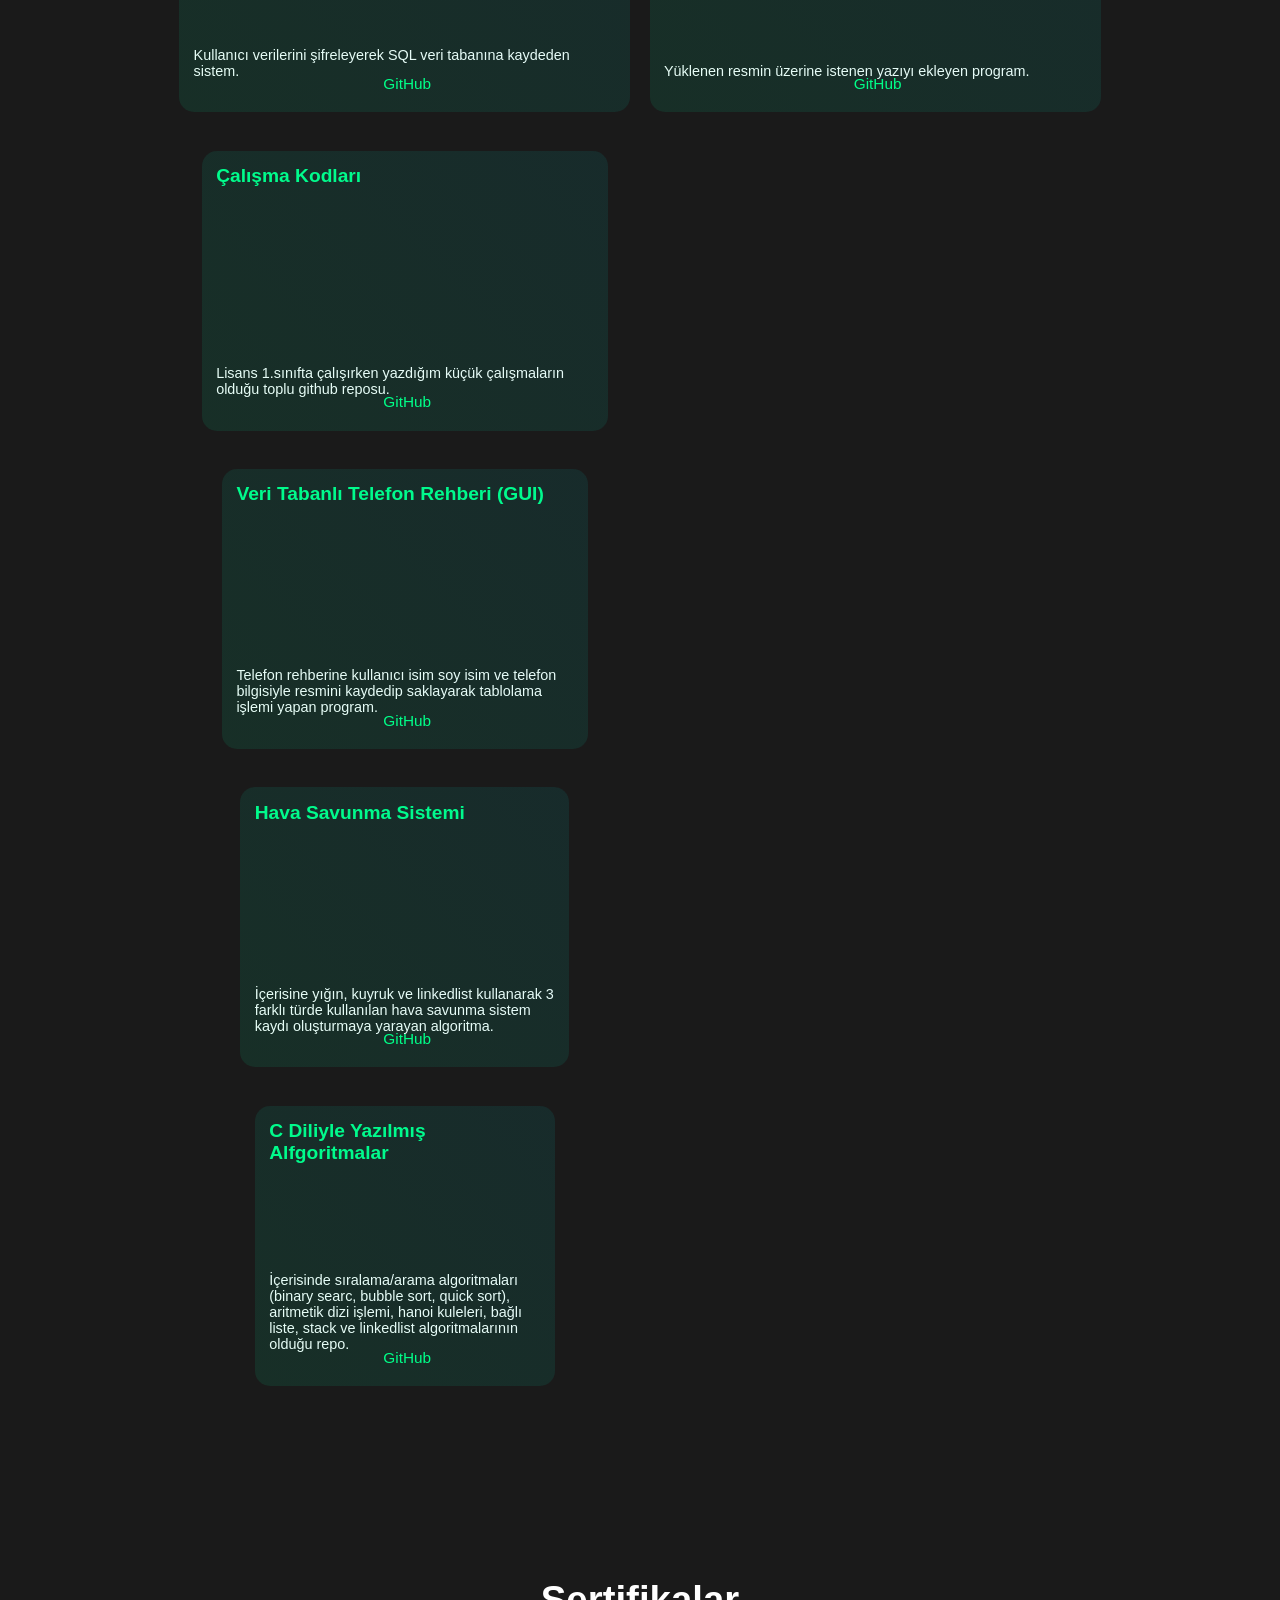
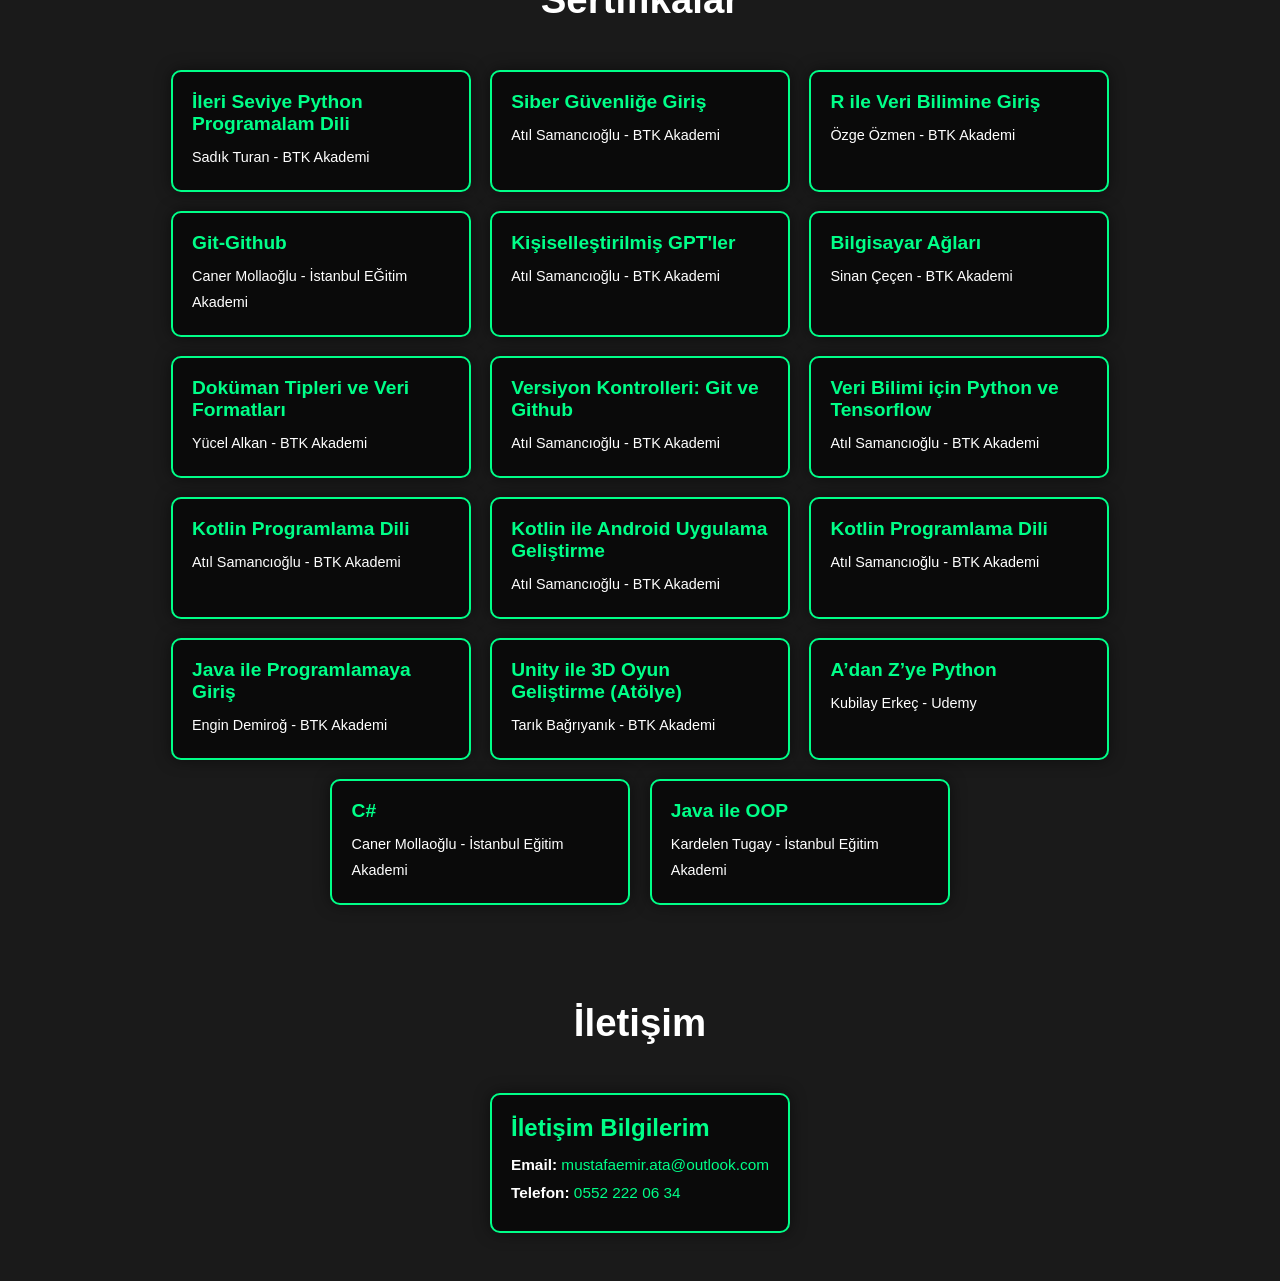
==== commit b59979bb: "yeni sertifikalar eklendi." ====
--- a/Web/index.html
+++ b/Web/index.html
@@ -57,6 +57,19 @@
         </div>
     </section>
     <!-- Home Section FINISH -->
+	    <!-- About Section START -->
+    <section class="about" id="about">
+        <h2 class="heading">Hakkımda</h2>
+        <div class="about-container">
+            <div class="about-card">
+                <h3>Hakkımda</h3>
+                <p>
+                   Bilgisayar mühendisliği 2. sınıf öğrencisiyim. Yazılım dünyasında farklı teknolojilerle deneyim kazanma fırsatı buldum. Kotlin ve Flutter kullanarak Firebase entegreli çeşitli mobil uygulamalar geliştirdim. Masaüstü tarafında C# ile otomasyon sistemleri üzerinde çalıştım ve .NET Framework ile projeler geliştirdim. Ayrıca, Java, SQL ve veritabanı yönetimi gibi konularda bilgi sahibiyim. Tüm bu deneyimlerin yanı sıra, özellikle siber güvenlik alanına büyük bir ilgi duyuyorum ve kariyerimi bu alanda ilerletmeyi hedefliyorum. Ayrıca veri bilimi konularına meraklıyım ve bu alandaki bilgi birikimimi artırmak için çalışmalar yapıyorum.
+                </p>
+            </div>
+        </div>
+    </section>
+    <!-- About Section FINISH -->
 
     <!-- Education Section START -->
     <section class="education" id="education">
@@ -318,6 +331,22 @@
     <section class="certifications" id="certifications">
         <h2 class="heading">Sertifikalar</h2>
         <div class="certifications-container">
+			<div class="certification-card">
+                <h3>İleri Seviye Python Programalam Dili</h3>
+                <p>Sadık Turan - BTK Akademi</p>
+            </div>
+			<div class="certification-card">
+                <h3>Siber Güvenliğe Giriş</h3>
+                <p>Atıl Samancıoğlu - BTK Akademi</p>
+            </div>
+			<div class="certification-card">
+                <h3>R ile Veri Bilimine Giriş</h3>
+                <p>Özge Özmen - BTK Akademi</p>
+            </div>
+			<div class="certification-card">
+                <h3>Git-Github</h3>
+                <p>Caner Mollaoğlu - İstanbul EĞitim Akademi</p>
+            </div>
 			  <div class="certification-card">
                 <h3>Kişiselleştirilmiş GPT'ler</h3>
                 <p>Atıl Samancıoğlu - BTK Akademi</p>
@@ -374,30 +403,7 @@
     </section>
     <!-- Certifications Section FINISH -->
 
-    <!-- About Section START -->
-    <section class="about" id="about">
-        <h2 class="heading">Hakkımda</h2>
-        <div class="about-container">
-            <div class="about-card">
-                <h3>Hakkımda</h3>
-                <p>
-                    Bilgisayar mühendisliği 2. sınıf öğrencisiyim. İlk yıl Java programlama dersi aldım.
-Gördüğüm Bilgisayar Mühendisliğine Giriş dersiyle Ağ yapıları, ağların birbirleriyle
-iletişimlerini ve çalışma prensiplerini temel anlamda gördüm. Yaptığımız
-araştırmalarla şehirler arası ağ iletişim modeli tasarlamıştık. Şu anda Algortima ve
-Nesnesel Tasarım derslerinde C ve C++ dillerini görüyoruz.
-Öğrendiğim kurslarda Tensorflow kullanarak Python’da çeşitli veri setlerinde
-işlemler yaptım ve grafik üzerinde uygulamalar gerçekleştirdim. Java, SQL ve
-Firebase veritabanı kullanarak çeşitli küçük uygulamalar geliştirdim. Android
-programlama tarafında Kotlin ile uygulamalar geliştiriyorum. C# .NET ve Entity
-Framework teknolojilerini kullanarak DevExpress otomosyon sistemlerinde
-çalışıyorum. Ayrıca son aylarda Linux işletim sisteminde üzerinde kendimi
-geliştirmeye çalışıyorum.
-                </p>
-            </div>
-        </div>
-    </section>
-    <!-- About Section FINISH -->
+
 
     <!-- Contact Section START -->
     <section class="contact" id="contact">
--- a/Web/style.css
+++ b/Web/style.css
@@ -1,5 +1,3 @@
-@import url('https://fonts.googleapis.com/css2?family=Poppins:ital,wght@0,100;0,200;0,300;0,400;0,500;0,600;0,700;0,800;0,900;1,100;1,200;1,300;1,400;1,500;1,600;1,700;1,800;1,900&display=swap');
-
 * {
     margin: 0;
     padding: 0;
@@ -73,8 +71,7 @@
 .navbar {
     display: flex;
     justify-content: center;
-    gap: 2rem;
-    /* Navbar elemanları arasındaki mesafe */
+    gap: 2rem; /* Navbar elemanları arasındaki mesafe */
 }
 
 .navbar a {
@@ -82,8 +79,7 @@
     text-decoration: none;
     font-size: 1.8rem;
     padding: 0.5rem;
-    transition: color 0.3s, border-bottom 0.3s;
-    /* Geçiş animasyonu */
+    transition: color 0.3s, border-bottom 0.3s; /* Geçiş animasyonu */
 }
 
 .navbar a:hover,
@@ -101,25 +97,20 @@
 /* Mobil için düzenleme */
 @media (max-width: 768px) {
     .header {
-        padding: 2rem 8%;
-        /* Padding'i düşürdüm */
+        padding: 2rem 8%; /* Padding'i düşürdüm */
     }
 
     .logo {
-        font-size: 2rem;
-        /* Logo boyutunu küçülttüm */
+        font-size: 2rem; /* Logo boyutunu küçülttüm */
     }
 
     .navbar a {
-        font-size: 1.5rem;
-        /* Navbar elemanlarının yazı boyutunu küçülttüm */
+        font-size: 1.5rem; /* Navbar elemanlarının yazı boyutunu küçülttüm */
     }
 
     #menu-icon {
-        font-size: 2.5rem;
-        /* Menü ikonunun boyutunu küçülttüm */
-        display: block;
-        /* Mobilde görünür yapıldı */
+        font-size: 2.5rem; /* Menü ikonunun boyutunu küçülttüm */
+        display: block; /* Mobilde görünür yapıldı */
     }
 }
 
@@ -134,8 +125,7 @@
     padding: 0 10%;
     text-align: left;
     flex-wrap: nowrap;
-    gap: 5rem;
-    /* Yazı ile görsel arasındaki mesafeyi arttırdım */
+    gap: 5rem; /* Yazı ile görsel arasındaki mesafeyi arttırdım */
 }
 
 .home-content {
@@ -168,10 +158,8 @@
 }
 
 .home-img img {
-    width: 20vw;
-    /* Görsel genişliğini küçülttüm */
-    max-width: 300px;
-    /* Maksimum genişlik ekledim */
+    width: 20vw; /* Görsel genişliğini küçülttüm */
+    max-width: 300px; /* Maksimum genişlik ekledim */
     position: relative;
     top: 0;
     border-radius: 50%;
@@ -354,30 +342,29 @@
 }
 
 .projects-container {
-    display: flex;
-    flex-wrap: wrap;
+    display: grid;
+    grid-template-columns: repeat(auto-fit, minmax(300px, 1fr));
     gap: 2rem;
+    padding: 2rem 5%;
     justify-content: center;
 }
 
 .project-card {
-    background-color: var(--bg-color);
-    border: 2px solid var(--main-color);
-    border-radius: 10px;
-    padding: 2rem;
-    width: 300px;
-    height: 250px;
-    box-shadow: 0 0 15px rgba(0, 0, 0, 0.5);
-    transition: transform 0.3s, box-shadow 0.3s;
-    display: none;
-    /* Varsayılan olarak gizli */
-    position: relative;
-    /* GitHub butonunu konumlandırmak için */
+    background: var(--second-bg-color);
+    border-radius: 15px;
+    padding: 1.5rem;
+    min-height: 280px;
+    display: flex;
+    flex-direction: column;
+    justify-content: space-between;
+    transition: transform 0.3s ease;
+    position: relative;
+    overflow: hidden;
+}
 }
 
 .project-card.visible {
-    display: block;
-    /* Görünür */
+    display: block; /* Görünür */
 }
 
 .project-card:hover {
@@ -394,22 +381,19 @@
 .project-description {
     font-size: 1.5rem;
     color: var(--text-color);
-    margin-bottom: 2rem;
-    /* GitHub butonuna daha fazla boşluk bıraktım */
+    margin-bottom: 2rem; /* GitHub butonuna daha fazla boşluk bıraktım */
 }
 
 .github-link {
     display: flex;
     align-items: center;
-    justify-content: center;
-    /* Butonu ortaladım */
+    justify-content: center; /* Butonu ortaladım */
     color: var(--main-color);
     font-size: 1.6rem;
     text-decoration: none;
     transition: color 0.3s;
     position: absolute;
-    bottom: 2rem;
-    /* Butonu alt kısma taşıdım */
+    bottom: 2rem; /* Butonu alt kısma taşıdım */
     left: 50%;
     transform: translateX(-50%);
 }
@@ -567,7 +551,7 @@
     right: 0;
     padding: 10px;
     text-align: center;
-    background-color: #000000;
+    background-color: #000000; 
     color: white;
 }
 
@@ -581,14 +565,13 @@
 }
 
 footer .social-links a {
-    color: white;
+    color: white; 
     text-decoration: none;
     font-size: 18px;
 }
 
 footer .social-links a:hover {
-    color: #0073b1;
-    /* LinkedIn hover efekti */
+    color: #0073b1; /* LinkedIn hover efekti */
 }
 
 /* .copyright kısmı içinde yer alan "2025 Mustafa Emir Ata" yazısını beyaz yapmak */
@@ -599,21 +582,18 @@
 
 .social-links {
     display: flex;
-    gap: 10px;
-    /* Sosyal medya bağlantıları arasındaki mesafe */
+    gap: 10px; /* Sosyal medya bağlantıları arasındaki mesafe */
 }
 
 .social-link {
     text-decoration: none;
-    color: #fff;
-    /* Sosyal medya ikonlarının rengi beyaz olacak */
+    color: #fff; /* Sosyal medya ikonlarının rengi beyaz olacak */
     font-size: 20px;
     transition: color 0.3s;
 }
 
 .social-link:hover {
-    color: #0073b1;
-    /* LinkedIn renginde örnek bir hover efekti */
+    color: #0073b1; /* LinkedIn renginde örnek bir hover efekti */
 }
 
 footer {
@@ -627,8 +607,7 @@
 .footer-content {
     display: flex;
     align-items: center;
-    gap: 20px;
-    /* Metin ile sosyal bağlantılar arasındaki mesafe */
+    gap: 20px; /* Metin ile sosyal bağlantılar arasındaki mesafe */
     width: auto;
 }
 
@@ -639,8 +618,7 @@
 
 .social-links {
     display: flex;
-    gap: 10px;
-    /* Sosyal medya bağlantıları arasındaki mesafe */
+    gap: 10px; /* Sosyal medya bağlantıları arasındaki mesafe */
 }
 
 .social-link {
@@ -651,8 +629,7 @@
 }
 
 .social-link:hover {
-    color: #0073b1;
-    /* LinkedIn renginde örnek bir hover efekti */
+    color: #0073b1; /* LinkedIn renginde örnek bir hover efekti */
 }
 
 /* Responsive Styles */
@@ -704,4 +681,221 @@
         display: block;
         cursor: pointer;
     }
-}+}
+
+
+
+
+
+/* Renk ve Animasyon Güncellemeleri */
+:root {
+    --bg-color: #0a0a0a;
+    --second-bg-color: #1a1a1a;
+    --text-color: #fff;
+    --main-color: #00ff88;
+    --gradient-1: linear-gradient(45deg, #00ff88, #00b4d8);
+}
+
+/* Header Animasyon */
+.header {
+    background: rgba(10, 10, 10, 0.95);
+    box-shadow: 0 4px 30px rgba(0, 255, 136, 0.1);
+}
+
+/* Ana Başlık Efekti */
+.home-content h1 {
+    position: relative;
+    display: inline-block;
+}
+
+.home-content h1::after {
+    content: '';
+    position: absolute;
+    right: -15px;
+    top: 50%;
+    transform: translateY(-50%);
+    width: 8px;
+    height: 80%;
+    background: var(--main-color);
+    animation: cursorBlink 0.8s infinite;
+}
+
+@keyframes cursorBlink {
+    0%, 100% { opacity: 0; }
+    50% { opacity: 1; }
+}
+
+/* Proje Kartları Geliştirmesi */
+.project-card {
+    position: relative;
+    overflow: hidden;
+    transition: 0.4s;
+}
+
+.project-card::before {
+    content: '';
+    position: absolute;
+    top: -50%;
+    left: -50%;
+    width: 200%;
+    height: 200%;
+    background: var(--gradient-1);
+    animation: rotate 4s linear infinite;
+    opacity: 0.1;
+    transition: 0.4s;
+}
+
+.project-card:hover::before {
+    opacity: 0.2;
+}
+
+@keyframes rotate {
+    100% {
+        transform: rotate(360deg);
+    }
+}
+
+/* Timeline Geliştirmeleri */
+.timeline-items::before {
+    content: '';
+    position: absolute;
+    left: -3px;
+    top: 0;
+    height: 100%;
+    width: 3px;
+    background: var(--gradient-1);
+}
+
+.timeline-dot {
+    box-shadow: 0 0 15px var(--main-color);
+    animation: pulse 2s infinite;
+}
+
+@keyframes pulse {
+    0%, 100% { transform: scale(1); }
+    50% { transform: scale(1.2); }
+}
+
+/* Sosyal Medya İkonları */
+.social-icons a {
+    position: relative;
+    overflow: hidden;
+    transition: 0.4s;
+}
+
+.social-icons a::before {
+    content: '';
+    position: absolute;
+    top: 0;
+    left: -100%;
+    width: 100%;
+    height: 100%;
+    background: var(--gradient-1);
+    transition: 0.4s;
+    z-index: -1;
+}
+
+.social-icons a:hover::before {
+    left: 0;
+}
+
+/* Buton Efektleri */
+.btn {
+    position: relative;
+    overflow: hidden;
+    z-index: 1;
+}
+
+.btn::before {
+    content: '';
+    position: absolute;
+    top: 0;
+    left: -100%;
+    width: 100%;
+    height: 100%;
+    background: var(--gradient-1);
+    transition: 0.4s;
+    z-index: -1;
+}
+
+.btn:hover::before {
+    left: 0;
+}
+
+/* Arkaplan Parçacık Efekti */
+body::after {
+    content: '';
+    position: fixed;
+    top: 0;
+    left: 0;
+    width: 100%;
+    height: 100%;
+    background-image: 
+        radial-gradient(var(--main-color) 1px, transparent 1px),
+        radial-gradient(var(--main-color) 1px, transparent 1px);
+    background-size: 50px 50px;
+    background-position: 0 0, 25px 25px;
+    opacity: 0.05;
+    z-index: -1;
+    pointer-events: none;
+}
+
+/* Yeni Hover Efektleri */
+.project-card:hover {
+    transform: translateY(-10px) rotate(2deg);
+    box-shadow: 0 15px 30px rgba(0, 255, 136, 0.2);
+}
+
+/* Kategori Butonları */
+.category-button {
+    position: relative;
+    overflow: hidden;
+    transition: 0.4s;
+}
+
+.category-button::before {
+    content: '';
+    position: absolute;
+    top: 0;
+    left: -100%;
+    width: 100%;
+    height: 100%;
+    background: var(--gradient-1);
+    transition: 0.4s;
+    z-index: -1;
+}
+
+.category-button:hover::before {
+    left: 0;
+}
+
+.category-button.active {
+    background: var(--gradient-1);
+    color: var(--bg-color);
+    font-weight: 600;
+}
+
+/* Yazı Animasyonu */
+.text-animation {
+    position: relative;
+    display: inline-block;
+}
+
+.typing {
+    display: inline-block;
+    position: relative;
+    color: var(--main-color);
+}
+
+.typing::after {
+    content: '|';
+    position: absolute;
+    right: -5px;
+    color: var(--main-color);
+    animation: typing 1s infinite;
+}
+
+@keyframes typing {
+    0%, 100% { opacity: 0; }
+    50% { opacity: 1; }
+}
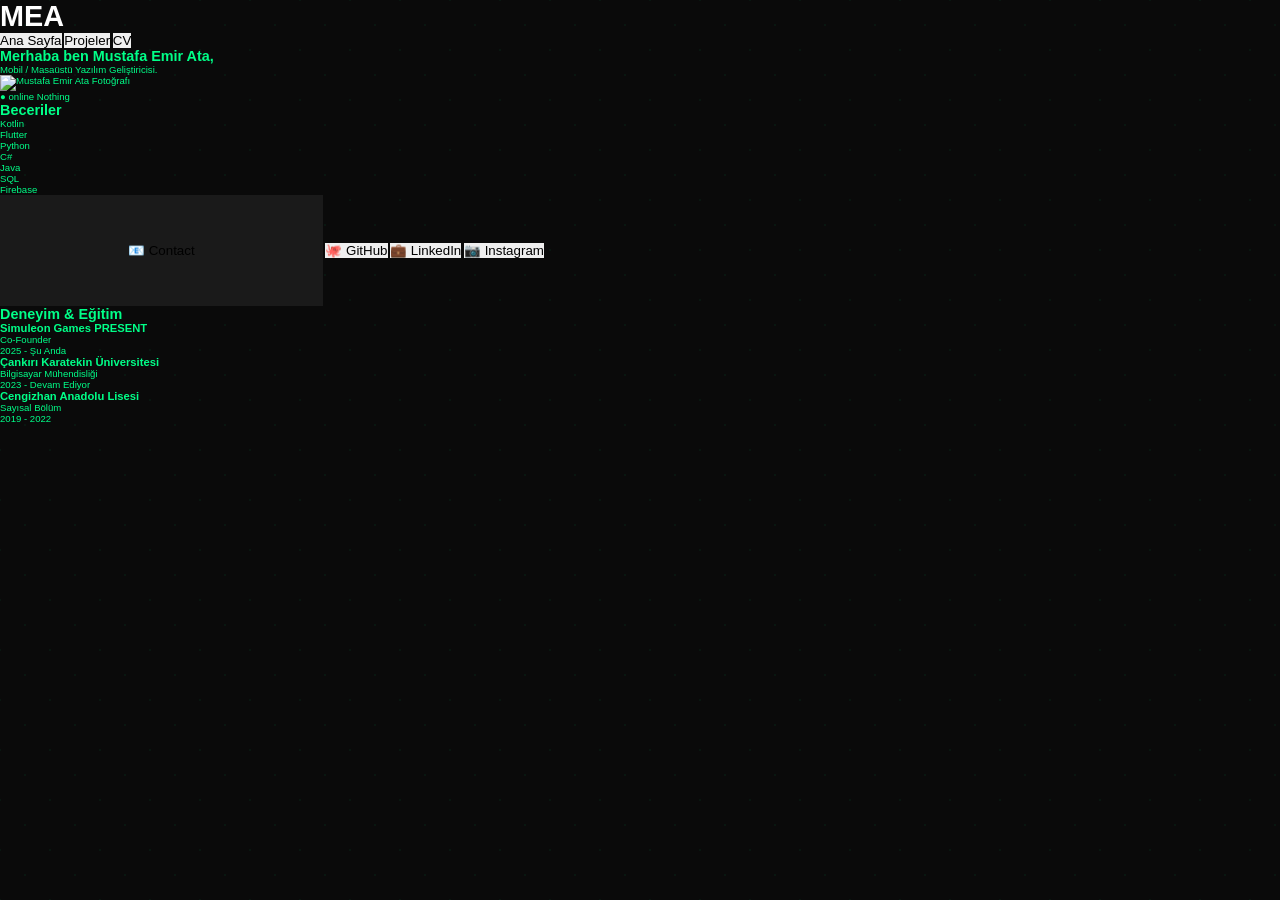
==== commit f8f561b0: "Update index.html" ====
--- a/Web/index.html
+++ b/Web/index.html
@@ -4,498 +4,147 @@
 <head>
     <meta charset="UTF-8">
     <meta name="viewport" content="width=device-width, initial-scale=1.0">
-    <title>Mustafa Emir ATA</title>
-    <link rel="shortcut icon" href="code.png" type="image/x-icon" />
-<link rel="icon" type="image/png" href="code.png">
-
+    <title>Mustafa Emir Ata</title>
     <link rel="stylesheet" href="style.css">
-    <link href='https://unpkg.com/boxicons@2.1.4/css/boxicons.min.css' rel='stylesheet'>
-    <!-- Feather Icons -->
-    <script src="https://unpkg.com/feather-icons"></script>
 </head>
 
 <body>
-    <!-- Header START -->
-    <header class="header">
-        <a href="#home" class="logo"><span>Mustafa Emir ATA</span></a>
+    <header>
+        <a href="#" onclick="showSection('home')" style="text-decoration: none; color: inherit;">
+            <div class="logo">MEA</div>
+        </a>
+        <div class="menu-buttons">
+            <button onclick="showSection('home')">Ana Sayfa</button>
+            <button onclick="showSection('projects')">Projeler</button>
+            <button onclick="window.open('cv.pdf', '_blank')">CV</button>
 
-        <i class='bx bx-menu' id="menu-icon"></i>
-        <nav class="navbar">
-            <a href="#home" class="active">Ana Sayfa</a>
-            <a href="#education">Eğitim</a>
-            <a href="#about">Hakkında</a>
-            <a href="#projects">Projelerim</a>
-            <a href="#certifications">Sertifikalar</a>
-            <a href="#contact">İletişim</a>
-        </nav>
+        </div>
     </header>
-    <!-- Header FINISH -->
 
-    <!-- Home Section START -->
-    <section class="home" id="home">
-        <div class="home-content">
-            <h1>Merhaba,</h1>
-            <h3 class="text-animation">Ben Mustafa <span class="typing">Yazılım Geliştiricisiyim</span></h3>
-            <p>
-                Bu web sitesinde geliştirdiğim projeleri, ve özgeçmişimi inceleyerek bana ulaşabilirsiniz. 
-            </p>
-
-            <div class="social-icons">
-                <a href="https://www.instagram.com/mustafaemirata/" target="_blank"> <i class='bx bxl-instagram'></i></a>
-                <a href="https://www.linkedin.com/in/mustafa-emir-ata-b956aa28b/" target="_blank"> <i class='bx bxl-linkedin'></i></a>
-                <a href="https://github.com/mustafaemirata" target="_blank"> <i class='bx bxl-github'></i></a>
-            </div>
-
-            <div class="btn-group">
-                <a href="#" class="btn">CV</a>
-                <a href="#contact" class="btn">Bana Ulaş</a>
-            </div>
-        </div>
-
-        <div class="home-img">
-            <img src="fotom.jpeg" alt="Mustafa Emir ATA">
-        </div>
-    </section>
-    <!-- Home Section FINISH -->
-	    <!-- About Section START -->
-    <section class="about" id="about">
-        <h2 class="heading">Hakkımda</h2>
-        <div class="about-container">
-            <div class="about-card">
-                <h3>Hakkımda</h3>
-                <p>
-                   Bilgisayar mühendisliği 2. sınıf öğrencisiyim. Yazılım dünyasında farklı teknolojilerle deneyim kazanma fırsatı buldum. Kotlin ve Flutter kullanarak Firebase entegreli çeşitli mobil uygulamalar geliştirdim. Masaüstü tarafında C# ile otomasyon sistemleri üzerinde çalıştım ve .NET Framework ile projeler geliştirdim. Ayrıca, Java, SQL ve veritabanı yönetimi gibi konularda bilgi sahibiyim. Tüm bu deneyimlerin yanı sıra, özellikle siber güvenlik alanına büyük bir ilgi duyuyorum ve kariyerimi bu alanda ilerletmeyi hedefliyorum. Ayrıca veri bilimi konularına meraklıyım ve bu alandaki bilgi birikimimi artırmak için çalışmalar yapıyorum.
-                </p>
-            </div>
-        </div>
-    </section>
-    <!-- About Section FINISH -->
-
-    <!-- Education Section START -->
-    <section class="education" id="education">
-        <h2 class="heading">Eğitim</h2>
-        <div class="timeline-items">
-            <div class="timeline-item">
-                <div class="timeline-dot"></div>
-                <div class="timeline-date">2023 - Devam Ediyor</div>
-                <div class="timeline-content">
-                    <h3>Çankırı Karatekin Üniversitesi</h3>
-                    <p>Bilgisayar Mühendisliği</p>
+    <main>
+        <section id="home" class="content-section">
+            <div class="intro">
+                <h1>Merhaba ben Mustafa Emir Ata,</h1>
+                <p class="lead">Mobil / Masaüstü Yazılım Geliştiricisi.</p>
+                <div class="profile-photo">
+                    <img src="fotom.jpg" alt="Mustafa Emir Ata Fotoğrafı">
+                </div>
+                <div class="status">
+                    <span class="online">● online</span>
+                    <span class="idle">Nothing</span>
+                </div>
+                <div class="skills">
+                    <h2>Beceriler</h2>
+                    <ul>
+                        <li>Kotlin</li>
+                        <li>Flutter</li>
+                        <li>Python</li>
+                        <li>C#</li>
+                        <li>Java</li>
+                        <li>SQL</li>
+                        <li>Firebase</li>
+                    </ul>
+                </div>
+                <div class="socials">
+                    <a href="mailto:mustafaemir.ata@outlook.com" target="_blank"><button class="contact">📧
+                            Contact</button></a>
+                    <a href="https://github.com/mustafaemirata" target="_blank"><button class="github">🐙
+                            GitHub</button></a>
+                    <a href="https://www.linkedin.com/in/mustafa-emir-ata-b956aa28b/" target="_blank"><button
+                            class="linkedin">💼 LinkedIn</button></a>
+                    <a href="https://instagram.com/mustafaemirrata" target="_blank"><button class="instagram">📷
+                            Instagram</button></a>
                 </div>
             </div>
 
-            <div class="timeline-item">
-                <div class="timeline-dot"></div>
-                <div class="timeline-date">2022 - 2022</div>
-                <div class="timeline-content">
-                    <h3>Açık Öğretim Lisesi</h3>
-                    <p> - </p>
+            <div class="experience-education">
+                <div class="section-title">
+                    <h2>Deneyim & Eğitim</h2>
+                </div>
+                <div class="cards-container">
+                    <div class="card">
+                        <h3>Simuleon Games <span class="present">PRESENT</span></h3>
+                        <p class="role">Co-Founder</p>
+                        <p class="date">2025 - Şu Anda</p>
+                    </div>
+                    <div class="card education-card">
+                        <h3>Çankırı Karatekin Üniversitesi</h3>
+                        <p class="degree">Bilgisayar Mühendisliği</p>
+                        <p class="date">2023 - Devam Ediyor</p>
+                    </div>
+
+                    <div class="card education-card">
+                        <h3>Cengizhan Anadolu Lisesi</h3>
+                        <p class="degree">Sayısal Bölüm</p>
+                        <p class="date">2019 - 2022</p>
+                    </div>
                 </div>
             </div>
+        </section>
 
-            <div class="timeline-item">
-                <div class="timeline-dot"></div>
-                <div class="timeline-date">2019 - 2022</div>
-                <div class="timeline-content">
-                    <h3>Cengizhan Anadolu Lisesi</h3>
-                    <p>Sayısal Bölüm</p>
-                </div>
-            </div>
-        </div>
-    </section>
-    <!-- Education Section FINISH -->
+        <section id="projects" class="content-section" style="display: none;">
+            <h1>Projelerim</h1>
+            <p>Yaptığım bazı projeler:</p>
 
-    <!-- Projects Section START -->
-   <section class="projects" id="projects">
-        <h2 class="heading">Projelerim</h2>
+            <div class="project-cards">
+                <a href="https://github.com/mustafaemirata/SinemasyonProjesi" target="_blank" class="card-link">
+                    <div class="card">
+                        <h2>Sinemasyon Projesi</h2>
+                        <p>Masaüstü uygulama</p>
+                        <div class="tags">
+                            <span>C#</span>
+                            <span>SQL</span>
+                            <span>Entity</span>
+                        </div>
+                    </div>
+                </a>
 
-        <!-- Kategori Seçim Çubuğu -->
-        <div class="category-buttons">
-            <button class="category-button active" data-category="all">Tümü</button>
-			 <button class="category-button" data-category="java">Java</button>
-            <button class="category-button" data-category="cpp">C++</button>
-            <button class="category-button" data-category="c">C</button>
+                <a href="https://play.google.com/store/apps/details?id=com.mustafaemirata.personelkaydet&utm_source=emea_Med"
+                    target="_blank" class="card-link">
+                    <div class="card">
+                        <h2>Borsa Simulator</h2>
+                        <p>Gerçek hayat risk denetimi.</p>
+                        <div class="tags">
+                            <span>Kotlin</span>
+                            <span>Firebase</span>
+                        </div>
+                    </div>
+                </a>
 
-            <button class="category-button" data-category="csharp">C#</button>
-            <button class="category-button" data-category="kotlin">Kotlin</button>
-            <button class="category-button" data-category="python">Python</button>
-			
-        </div>
+                <a href="https://github.com/mustafaemirata/Restaurant-System" target="_blank" class="card-link">
+                    <div class="card">
+                        <h2>Restaurant Otomasyonu</h2>
+                        <p>Temel işletme faaliyetleri, ürün satışları</p>
+                        <div class="tags">
+                            <span>Java </span>
+                            <span>MsSql</span>
+                        </div>
+                    </div>
+                </a>
 
-        <!-- Projeler -->
-
-			
-			
-			
-        <div class="projects-container">
-        <div class="project-card" data-category="kotlin">
-            <h3 class="project-title">Register System</h3>
-            <p class="project-description">Kotlin ile geliştirilmiş şık UI düzenine sahip kayıt olma ekran tasarımı.</p>
-            <a href="https://github.com/mustafaemirata/Register-System-Kotlin-" class="github-link" target="_blank">
-                <i data-feather="github"></i> GitHub
-            </a>
-        </div>
-
-        <div class="project-card" data-category="kotlin">
-            <h3 class="project-title">Borsa Simülatörü (Yayınlandı)</h3>
-            <p class="project-description">Kullanıcıların şirket yönetip kaynaklarını geliştirerek rekabet ettiği online oyun. Kullanılan Dil: Kotlin</p>
-            <a href="https://play.google.com/store/apps/details?id=com.mustafaemirata.personelkaydet&hl=tr" class="github-link" target="_blank">
-                <i data-feather="github"></i> GitHub
-            </a>
-        </div>
-
-        <div class="project-card" data-category="kotlin">
-            <h3 class="project-title">Hotel World (Geliştiriliyor)</h3>
-            <p class="project-description">Blockchain teknolojisi kullanılarak yönetilen otelde müşteri memnuniyetine göre elde edilen coinleri paraya dönüştürerek borsaya aktarın! Çok yakında test sürümüne açılacak. Kullanılan Dil: Kotlin</p>
-            <a href="#" class="github-link" target="_blank">
-                <i data-feather="github"></i> GitHub
-            </a>
-        </div>
-
-        <div class="project-card" data-category="kotlin">
-            <h3 class="project-title">Kelime Bankası</h3>
-            <p class="project-description">Translate API hizmetlerini kullanarak Türkçe kelimenin İngilizce karşılığını gösteren uygulama.</p>
-            <a href="https://github.com/mustafaemirata/Kelime-Bankasi" class="github-link" target="_blank">
-                <i data-feather="github"></i> GitHub
-            </a>
-        </div>
-    </div>
-			
-			
-			
-			   <div class="projects-container">
-            <div class="project-card" data-category="cpp">
-                <h3 class="project-title">Algoritma ve Örnekler</h3>
-                <p class="project-description">Okul döneminde çalışırken sakladığım örnek kodlar.</p>
-                <a href="https://github.com/mustafaemirata/Cpp-Kodlar" class="github-link" target="_blank">
-                    <i data-feather="github"></i> GitHub
+                <a href="https://github.com/mustafaemirata/Word-Dictionary" target="_blank" class="card-link">
+                    <div class="card">
+                        <h2>Word Dictionary</h2>
+                        <p>İngilizce kelime sözlüğü</p>
+                        <div class="tags">
+                            <span>Kotlin</span>
+                        </div>
+                    </div>
                 </a>
             </div>
+        </section>
+    </main>
 
-         
+    <script>
+        function showSection(sectionId) {
+            const sections = document.querySelectorAll('.content-section');
+            sections.forEach(section => {
+                section.style.display = 'none';
+            });
+            document.getElementById(sectionId).style.display = 'block';
+        }
+    </script>
 
-            <div class="project-card" data-category="cpp">
-                <h3 class="project-title">Çalışma Projeleri</h3>
-                <p class="project-description">C++ öğrenme sürecinde yaptığım çalışmalar.</p>
-                <a href="https://github.com/mustafaemirata/Cpp-Kodlar" class="github-link" target="_blank">
-                    <i data-feather="github"></i> GitHub
-                </a>
-            </div>
-
-            <div class="project-card" data-category="cpp">
-                <h3 class="project-title">Otobüs Bilet Sistemi</h3>
-                <p class="project-description">Güzergah tanımlama, bilet alma ve koltuk seçme işlemleri içeren üniversite projesi.</p>
-                <a href="https://github.com/mustafaemirata/Otobus" class="github-link" target="_blank">
-                    <i data-feather="github"></i> GitHub
-                </a>
-            </div>
-
-            <div class="project-card" data-category="cpp">
-                <h3 class="project-title">Borsa Simülatörü</h3>
-                <p class="project-description">OOP mantığıyla döviz, kripto ve hisse alım-satım sistemi.</p>
-                <a href="https://github.com/mustafaemirata/Borsa-Simulasyonu" class="github-link" target="_blank">
-                    <i data-feather="github"></i> GitHub
-                </a>
-            </div>
-
-            <div class="project-card" data-category="java">
-                <h3 class="project-title">Restaurant Otomasyon Sistemi</h3>
-                <p class="project-description">MySQL veri tabanına bağlı, kullanıcıların çeşitli işlemler gerçekleştirebildiği sistem.</p>
-                <a href="https://github.com/mustafaemirata/Restaurant-System" class="github-link" target="_blank">
-                    <i data-feather="github"></i> GitHub
-                </a>
-            </div>
-
-            <div class="project-card" data-category="java">
-                <h3 class="project-title">Öğrenci Bilgi Sistemi</h3>
-                <p class="project-description">Grafik programlama ile dershane otomasyon sistemi.</p>
-                <a href="https://github.com/mustafaemirata/Students-Information-System" class="github-link" target="_blank">
-                    <i data-feather="github"></i> GitHub
-                </a>
-            </div>
-
-            <div class="project-card" data-category="java">
-                <h3 class="project-title">Telefon Rehberi Sistemi</h3>
-                <p class="project-description">İsim, telefon numarası ve fotoğraf kayıt sistemi.</p>
-                <a href="https://github.com/mustafaemirata/Telephone-Directory" class="github-link" target="_blank">
-                    <i data-feather="github"></i> GitHub
-                </a>
-            </div>
-
-            <div class="project-card" data-category="csharp">
-                <h3 class="project-title">Havaalanı Otomasyon Sistemi (Geliştiriliyor)</h3>
-                <p class="project-description">Pilot, uçak ve personel bilgisi yönetimi içeren otomasyon sistemi.</p>
-                <a href="#" class="github-link" target="_blank">
-                    <i data-feather="github"></i> GitHub
-                </a>
-            </div>
-
-            <div class="project-card" data-category="csharp">
-                <h3 class="project-title">Sinema Otomasyon Projesi</h3>
-                <p class="project-description">Film, oyuncu ve yönetmen detayları ekleme sistemi.</p>
-                <a href="https://github.com/mustafaemirata/SinemasyonProjesi" class="github-link" target="_blank">
-                    <i data-feather="github"></i> GitHub
-                </a>
-            </div>
-
-            <div class="project-card" data-category="csharp">
-                <h3 class="project-title">ChatApp</h3>
-                <p class="project-description">Kullanıcılar arasında mesajlaşma uygulaması.</p>
-                <a href="https://github.com/mustafaemirata/ChatApp/tree/main" class="github-link" target="_blank">
-                    <i data-feather="github"></i> GitHub
-                </a>
-            </div>
-
-            <div class="project-card" data-category="csharp">
-                <h3 class="project-title">Akaryakıt Sistemi</h3>
-                <p class="project-description">Müşteri ve istasyon sahibi için akaryakıt yönetim sistemi.</p>
-                <a href="https://github.com/mustafaemirata/Akaryakit-Istasyonu" class="github-link" target="_blank">
-                    <i data-feather="github"></i> GitHub
-                </a>
-            </div>
-
-            <div class="project-card" data-category="csharp">
-                <h3 class="project-title">Fotoğraflı Mail Telefon Kayıt Sistemi</h3>
-                <p class="project-description">Kullanıcı bilgilerini fotoğraf ile birlikte kayıt eden sistem.</p>
-                <a href="https://github.com/mustafaemirata/MailRehberKay-t" class="github-link" target="_blank">
-                    <i data-feather="github"></i> GitHub
-                </a>
-            </div>
-
-            <div class="project-card" data-category="csharp">
-                <h3 class="project-title">Şifreleme Sistemi</h3>
-                <p class="project-description">Kullanıcı verilerini şifreleyerek SQL veri tabanına kaydeden sistem.</p>
-                <a href="https://github.com/mustafaemirata/VeriSifreleme" class="github-link" target="_blank">
-                    <i data-feather="github"></i> GitHub
-                </a>
-            </div>
-
-            <div class="project-card" data-category="csharp">
-                <h3 class="project-title">Resmin Üstüne Yazı Yazma</h3>
-                <p class="project-description">Yüklenen resmin üzerine istenen yazıyı ekleyen program.</p>
-                <a href="https://github.com/mustafaemirata/CSharp-Dosyalama-Islemleri" class="github-link" target="_blank">
-                    <i data-feather="github"></i> GitHub
-                </a>
-            </div>
-
-				
-				 
-				
-				 
-				 	 <div class="projects-container">
-            <div class="project-card" data-category="java">
-                <h3 class="project-title">Çalışma Kodları</h3>
-                <p class="project-description"> Lisans 1.sınıfta çalışırken yazdığım küçük çalışmaların olduğu toplu github reposu.</p>
-                <a href="https://github.com/mustafaemirata/My-Java-Projects" class="github-link" target="_blank">
-                    <i data-feather="github"></i> GitHub
-                </a>
-            </div> 
-						 
-						 	 	 <div class="projects-container">
-            <div class="project-card" data-category="java">
-                <h3 class="project-title">Veri Tabanlı Telefon Rehberi (GUI)</h3>
-                <p class="project-description"> Telefon rehberine kullanıcı isim soy isim ve telefon bilgisiyle resmini kaydedip saklayarak tablolama işlemi yapan program.</p>
-                <a href="https://github.com/mustafaemirata/Telephone-Directory" class="github-link" target="_blank">
-                    <i data-feather="github"></i> GitHub
-                </a>
-            </div> 
-									 
-			 <div class="projects-container">
-            <div class="project-card" data-category="c">
-                <h3 class="project-title">Hava Savunma Sistemi</h3>
-                <p class="project-description"> İçerisine yığın, kuyruk ve linkedlist kullanarak 3 farklı türde kullanılan hava savunma sistem kaydı oluşturmaya yarayan algoritma.</p>
-                <a href="https://github.com/mustafaemirata/HavaSavunmaKayit" class="github-link" target="_blank">
-                    <i data-feather="github"></i> GitHub
-                </a>
-            </div> 
-				 
-				  <div class="projects-container">
-            <div class="project-card" data-category="c">
-                <h3 class="project-title">C Diliyle Yazılmış Alfgoritmalar</h3>
-                <p class="project-description"> İçerisinde sıralama/arama algoritmaları (binary searc, bubble sort, quick sort), aritmetik dizi işlemi, hanoi kuleleri, bağlı liste, stack ve linkedlist algoritmalarının olduğu repo.</p>
-                <a href="https://github.com/mustafaemirata/Algoritma-Ornekleri" class="github-link" target="_blank">
-                    <i data-feather="github"></i> GitHub
-                </a>
-            </div> 
-				 
-				 
-				 
-				 
-				 
-				
-        </div>
-    </section>
-    <!-- Projects Section FINISH -->
-
-    <!-- Certifications Section START -->
-    <section class="certifications" id="certifications">
-        <h2 class="heading">Sertifikalar</h2>
-        <div class="certifications-container">
-			<div class="certification-card">
-                <h3>İleri Seviye Python Programalam Dili</h3>
-                <p>Sadık Turan - BTK Akademi</p>
-            </div>
-			<div class="certification-card">
-                <h3>Siber Güvenliğe Giriş</h3>
-                <p>Atıl Samancıoğlu - BTK Akademi</p>
-            </div>
-			<div class="certification-card">
-                <h3>R ile Veri Bilimine Giriş</h3>
-                <p>Özge Özmen - BTK Akademi</p>
-            </div>
-			<div class="certification-card">
-                <h3>Git-Github</h3>
-                <p>Caner Mollaoğlu - İstanbul EĞitim Akademi</p>
-            </div>
-			  <div class="certification-card">
-                <h3>Kişiselleştirilmiş GPT'ler</h3>
-                <p>Atıl Samancıoğlu - BTK Akademi</p>
-            </div>
-            <div class="certification-card">
-                <h3>Bilgisayar Ağları</h3>
-                <p>Sinan Çeçen - BTK Akademi</p>
-            </div>
-            <div class="certification-card">
-                <h3>Doküman Tipleri ve Veri Formatları</h3>
-                <p>Yücel Alkan - BTK Akademi</p>
-            </div>
-            <div class="certification-card">
-                <h3>Versiyon Kontrolleri: Git ve Github</h3>
-                <p>Atıl Samancıoğlu - BTK Akademi</p>
-            </div>
-            <div class="certification-card">
-                <h3>Veri Bilimi için Python ve Tensorflow</h3>
-                <p>Atıl Samancıoğlu - BTK Akademi</p>
-            </div>
-            <div class="certification-card">
-                <h3>Kotlin Programlama Dili</h3>
-                <p>Atıl Samancıoğlu - BTK Akademi</p>
-            </div>
-            <div class="certification-card">
-                <h3>Kotlin ile Android Uygulama Geliştirme</h3>
-                <p>Atıl Samancıoğlu - BTK Akademi</p>
-            </div>
-            <div class="certification-card">
-                <h3>Kotlin Programlama Dili</h3>
-                <p>Atıl Samancıoğlu - BTK Akademi</p>
-            </div>
-            <div class="certification-card">
-                <h3>Java ile Programlamaya Giriş</h3>
-                <p>Engin Demiroğ - BTK Akademi</p>
-            </div>
-            <div class="certification-card">
-                <h3>Unity ile 3D Oyun Geliştirme (Atölye)</h3>
-                <p>Tarık Bağrıyanık - BTK Akademi</p>
-            </div>
-            <div class="certification-card">
-                <h3>A’dan Z’ye Python</h3>
-                <p>Kubilay Erkeç - Udemy</p>
-            </div>
-            <div class="certification-card">
-                <h3>C#</h3>
-                <p>Caner Mollaoğlu - İstanbul Eğitim Akademi</p>
-            </div>
-            <div class="certification-card">
-                <h3>Java ile OOP</h3>
-                <p>Kardelen Tugay - İstanbul Eğitim Akademi</p>
-            </div>
-        </div>
-    </section>
-    <!-- Certifications Section FINISH -->
-
-
-
-    <!-- Contact Section START -->
-    <section class="contact" id="contact">
-        <h2 class="heading">İletişim</h2>
-        <div class="contact-container">
-            <div class="contact-card">
-                <h3>İletişim Bilgilerim</h3>
-                <p><strong>Email:</strong> <a href="mailto:mustafaemir.ata@outlook.com">mustafaemir.ata@outlook.com</a></p>
-                <p><strong>Telefon:</strong> <a href="tel:+905522220634">0552 222 06 34</a></p>
-            </div>
-        </div>
-    </section>
-    <!-- Contact Section FINISH -->
-
-<!-- Footer START -->
-<footer>
-    <div class="footer-content">
-        <span class="copyright">© 2025 Mustafa Emir ATA</span>
-        <div class="social-links">
-            <a href="https://github.com/mustafaemirata" class="social-link" target="_blank">
-                <i data-feather="github"></i>
-            </a>
-            <a href="https://linkedin.com/in/mustafaemirata" class="social-link" target="_blank">
-                <i data-feather="linkedin"></i>
-            </a>
-        </div>
-    </div>
-</footer>
-<!-- Footer FINISH -->
-
-
-    <!-- Scripts -->
-    <script>
-        feather.replace(); // Feather Icons'u etkinleştir
-
-        // Mobil Menü İşlevi
-        const menuIcon = document.getElementById('menu-icon');
-        const navbar = document.querySelector('.navbar');
-
-        menuIcon.addEventListener('click', () => {
-            navbar.classList.toggle('active');
-            menuIcon.classList.toggle('bx-x');
-        });
-
-        // Kategori butonları için JavaScript
-        const categoryButtons = document.querySelectorAll('.category-button');
-        const projectCards = document.querySelectorAll('.project-card');
-
-        // Sayfa yüklendiğinde tüm projeleri göster ve "Tümü" butonunu aktif yap
-        window.addEventListener('DOMContentLoaded', () => {
-            categoryButtons.forEach(button => {
-                if (button.getAttribute('data-category') === 'all') {
-                    button.classList.add('active');
-                } else {
-                    button.classList.remove('active');
-                }
-            });
-            projectCards.forEach(card => {
-                card.classList.add('visible');
-            });
-        });
-
-        categoryButtons.forEach(button => {
-            button.addEventListener('click', () => {
-                // Tüm butonlardan active sınıfını kaldır
-                categoryButtons.forEach(btn => btn.classList.remove('active'));
-                button.classList.add('active');
-
-                // Kategori seçimi
-                const selectedCategory = button.getAttribute('data-category');
-
-                // Tüm proje kartlarını gizle
-                projectCards.forEach(card => {
-                    card.classList.remove('visible');
-                });
-
-                // Eğer "Tümü" seçildiyse tüm projeleri göster
-                if (selectedCategory === 'all') {
-                    projectCards.forEach(card => {
-                        card.classList.add('visible');
-                    });
-                } else {
-                    // Seçilen kategorinin projelerini göster
-                    projectCards.forEach(card => {
-                        if (card.getAttribute('data-category') === selectedCategory) {
-                            card.classList.add('visible');
-                        }
-                    });
-                }
-            });
-        });
-    </script>
 </body>
 
 </html>
